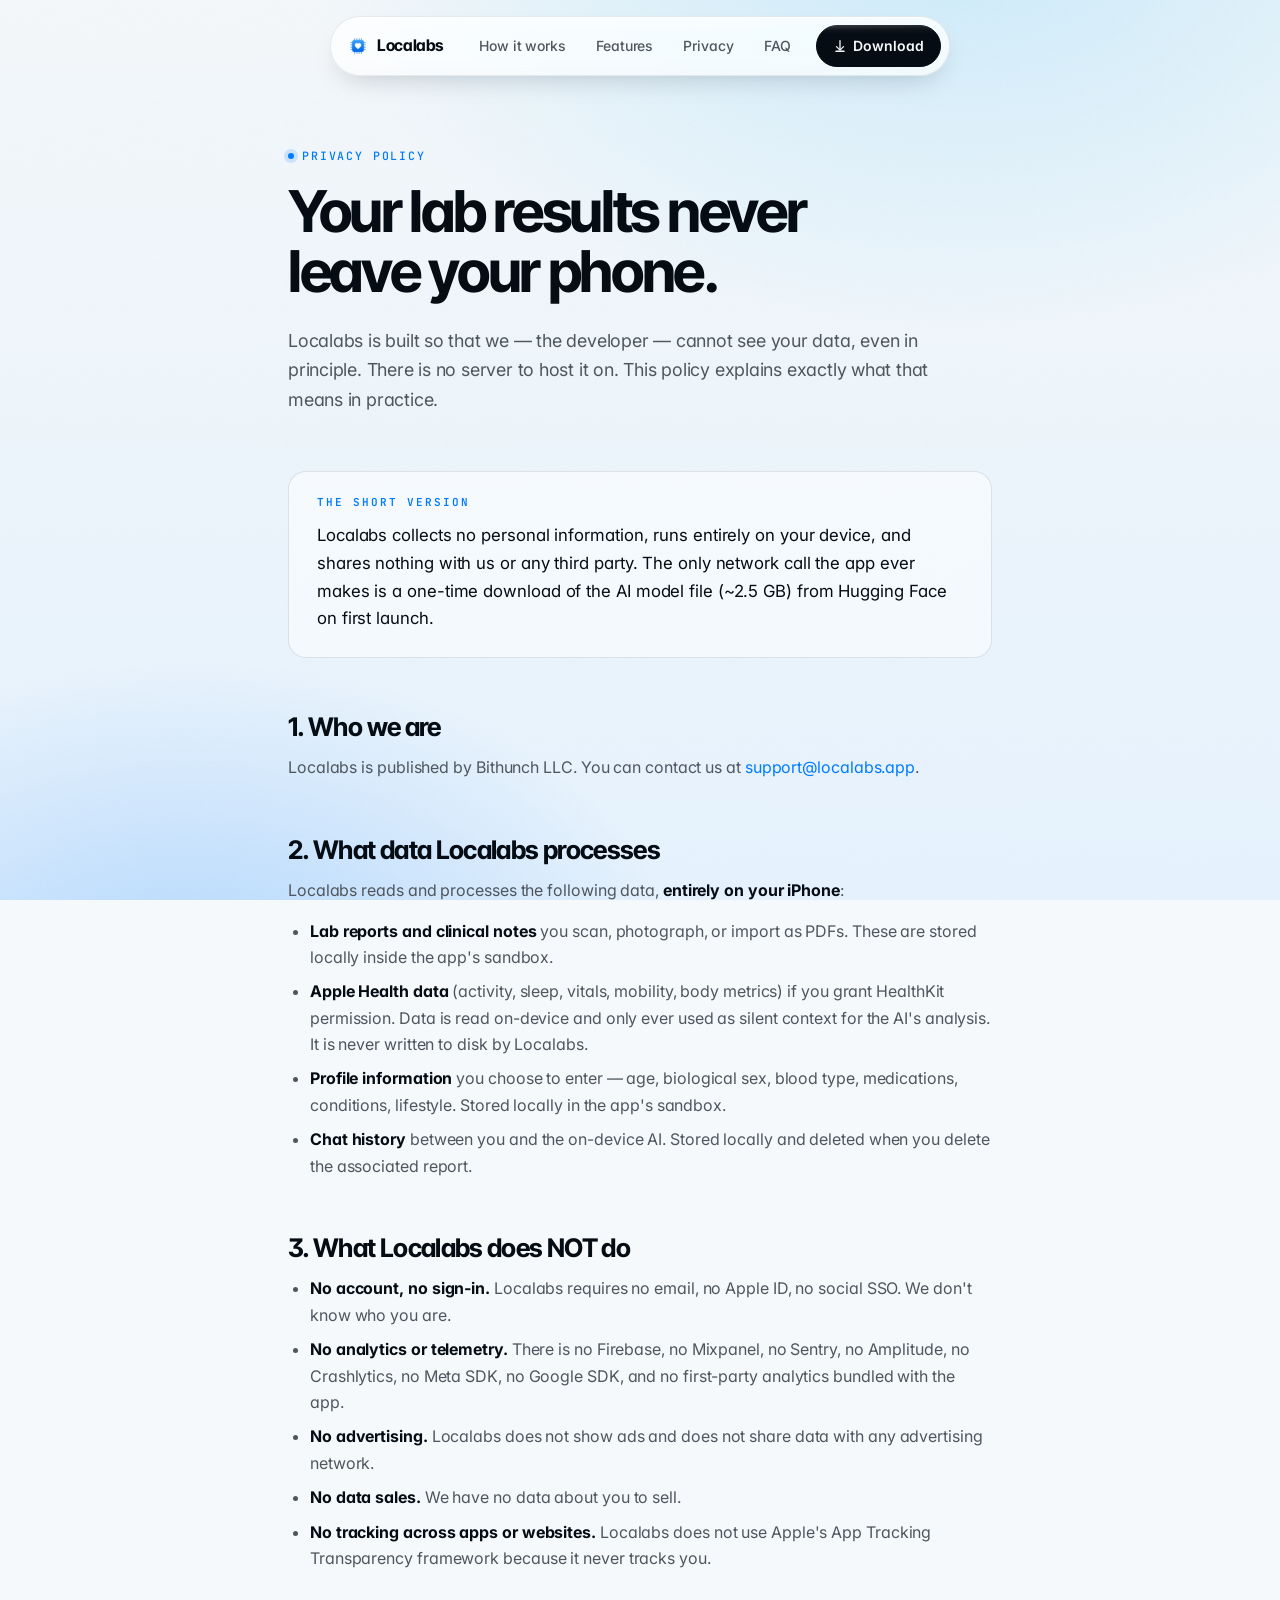
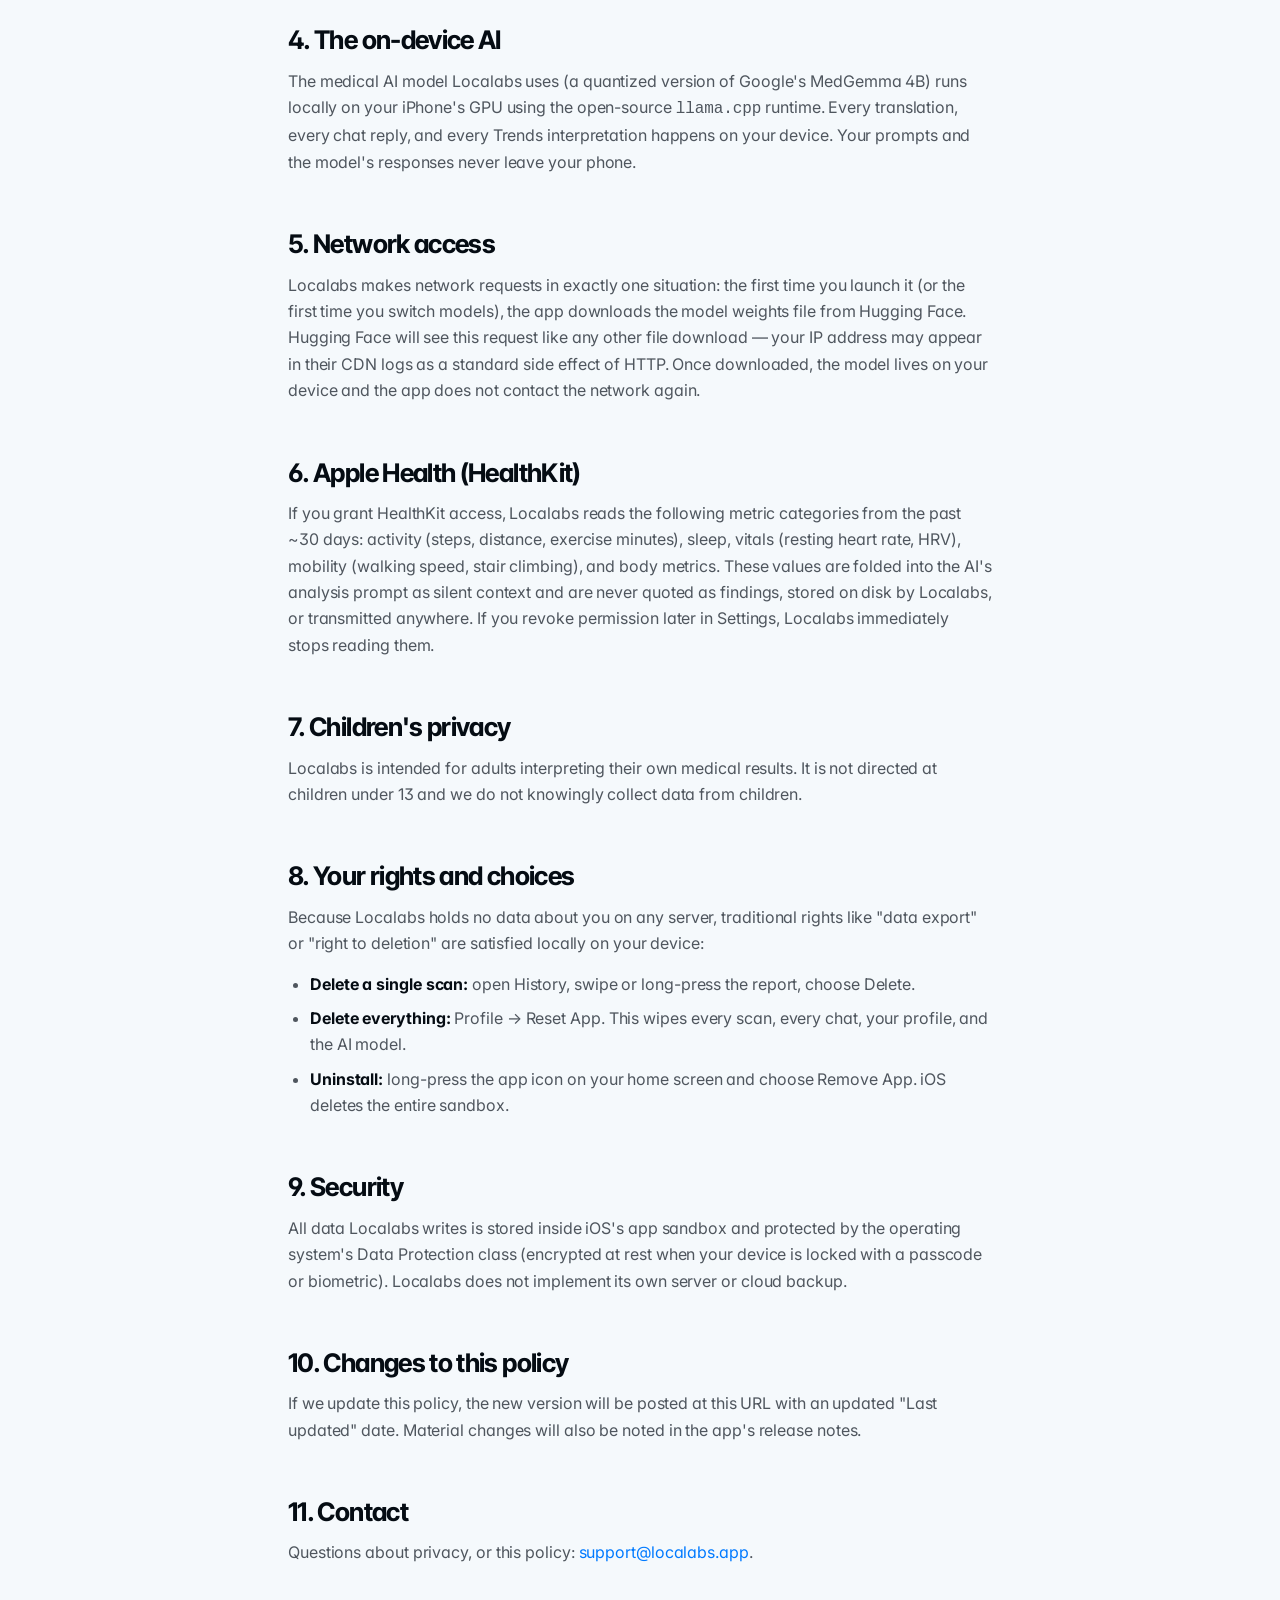
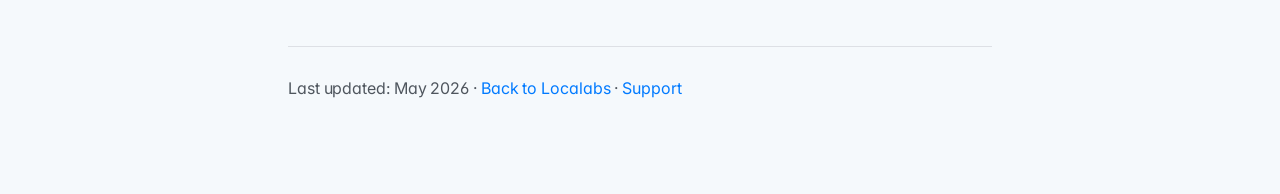
==== privacy/index.html @ 7017c5c4 "docs: add /support and /privacy pages Both pages are mandatory for the App Store submission — Apple " ====
<!doctype html>
<html lang="en">
<head>
<meta charset="UTF-8" />
<meta name="viewport" content="width=device-width, initial-scale=1, viewport-fit=cover" />
<meta name="theme-color" content="#FAFBFD" />
<title>Privacy Policy — Localabs</title>
<meta name="description" content="Localabs runs entirely on your iPhone. No cloud, no account, no analytics. Read the full privacy policy." />

<link rel="preconnect" href="https://fonts.googleapis.com">
<link rel="preconnect" href="https://fonts.gstatic.com" crossorigin>
<link href="https://fonts.googleapis.com/css2?family=Inter:wght@400;500;600;700&family=Inter+Tight:wght@500;600;700;800&family=JetBrains+Mono:wght@400;500&display=swap" rel="stylesheet">

<link rel="stylesheet" href="../styles.css" />
<link rel="icon" type="image/png" href="../assets/logo-full.png" />

<style>
  .doc { padding: 140px 0 80px; }
  .doc .container { max-width: 760px; }
  .doc .eyebrow { color: var(--blue-600); margin-bottom: 16px; }
  .doc h1 {
    font-size: clamp(2.4rem, 4.5vw, 3.6rem);
    line-height: 1.05;
    letter-spacing: -0.04em;
    margin-bottom: 24px;
  }
  .doc .lead {
    font-size: clamp(1.05rem, 1.4vw, 1.25rem);
    color: var(--ink-2);
    max-width: 60ch;
    margin-bottom: 56px;
  }
  .doc h2 {
    font-size: clamp(1.3rem, 2vw, 1.6rem);
    letter-spacing: -0.025em;
    margin-top: 56px;
    margin-bottom: 14px;
  }
  .doc p, .doc li {
    color: var(--ink-2);
    font-size: 1rem;
    line-height: 1.65;
  }
  .doc p { margin-bottom: 14px; }
  .doc ul { margin: 8px 0 18px 22px; }
  .doc ul li { margin-bottom: 8px; }
  .doc a { color: var(--blue-600); text-decoration: none; }
  .doc a:hover { text-decoration: underline; }
  .doc strong { color: var(--ink); }
  .doc .meta {
    margin-top: 80px;
    padding-top: 28px;
    border-top: 1px solid var(--hairline);
    font-size: 0.88rem;
    color: var(--ink-3);
  }
  .tldr {
    margin: 0 0 36px;
    padding: 24px 28px;
    border-radius: 18px;
    border: 1px solid var(--hairline);
    background: rgba(var(--glass-tint), calc(var(--glass-tint-alpha) - 0.10));
  }
  .tldr h3 {
    font-family: var(--font-mono);
    font-size: 11px;
    letter-spacing: 0.18em;
    text-transform: uppercase;
    color: var(--blue-600);
    margin-bottom: 14px;
  }
  .tldr p { font-size: 1.05rem; color: var(--ink); margin: 0; }
</style>
</head>
<body>

<div class="world" aria-hidden="true"></div>
<div class="grain" aria-hidden="true"></div>

<div class="nav-shell" role="navigation" aria-label="Primary">
  <div class="nav glass">
    <a href="../" class="nav-brand">
      <img src="../assets/logo-full.png" alt="" />
      <span>Localabs</span>
    </a>
    <div class="nav-links">
      <a href="../#how">How it works</a>
      <a href="../#features">Features</a>
      <a href="../#privacy">Privacy</a>
      <a href="../#faq">FAQ</a>
    </div>
    <a href="../#download" class="nav-cta">
      <svg width="14" height="14" viewBox="0 0 24 24" fill="none" stroke="currentColor" stroke-width="2.2" stroke-linecap="round" stroke-linejoin="round"><path d="M12 3v14"/><path d="M6 13l6 6 6-6"/><path d="M5 21h14"/></svg>
      Download
    </a>
  </div>
</div>

<main class="doc">
  <div class="container">
    <span class="eyebrow">Privacy Policy</span>
    <h1>Your lab results never leave your phone.</h1>
    <p class="lead">Localabs is built so that we — the developer — cannot see your data, even in principle. There is no server to host it on. This policy explains exactly what that means in practice.</p>

    <div class="tldr">
      <h3>The short version</h3>
      <p>Localabs collects no personal information, runs entirely on your device, and shares nothing with us or any third party. The only network call the app ever makes is a one-time download of the AI model file (~2.5 GB) from Hugging Face on first launch.</p>
    </div>

    <h2>1. Who we are</h2>
    <p>Localabs is published by Bithunch LLC. You can contact us at <a href="mailto:support@localabs.app">support@localabs.app</a>.</p>

    <h2>2. What data Localabs processes</h2>
    <p>Localabs reads and processes the following data, <strong>entirely on your iPhone</strong>:</p>
    <ul>
      <li><strong>Lab reports and clinical notes</strong> you scan, photograph, or import as PDFs. These are stored locally inside the app's sandbox.</li>
      <li><strong>Apple Health data</strong> (activity, sleep, vitals, mobility, body metrics) if you grant HealthKit permission. Data is read on-device and only ever used as silent context for the AI's analysis. It is never written to disk by Localabs.</li>
      <li><strong>Profile information</strong> you choose to enter — age, biological sex, blood type, medications, conditions, lifestyle. Stored locally in the app's sandbox.</li>
      <li><strong>Chat history</strong> between you and the on-device AI. Stored locally and deleted when you delete the associated report.</li>
    </ul>

    <h2>3. What Localabs does NOT do</h2>
    <ul>
      <li><strong>No account, no sign-in.</strong> Localabs requires no email, no Apple ID, no social SSO. We don't know who you are.</li>
      <li><strong>No analytics or telemetry.</strong> There is no Firebase, no Mixpanel, no Sentry, no Amplitude, no Crashlytics, no Meta SDK, no Google SDK, and no first-party analytics bundled with the app.</li>
      <li><strong>No advertising.</strong> Localabs does not show ads and does not share data with any advertising network.</li>
      <li><strong>No data sales.</strong> We have no data about you to sell.</li>
      <li><strong>No tracking across apps or websites.</strong> Localabs does not use Apple's App Tracking Transparency framework because it never tracks you.</li>
    </ul>

    <h2>4. The on-device AI</h2>
    <p>The medical AI model Localabs uses (a quantized version of Google's MedGemma 4B) runs locally on your iPhone's GPU using the open-source <code>llama.cpp</code> runtime. Every translation, every chat reply, and every Trends interpretation happens on your device. Your prompts and the model's responses never leave your phone.</p>

    <h2>5. Network access</h2>
    <p>Localabs makes network requests in exactly one situation: the first time you launch it (or the first time you switch models), the app downloads the model weights file from Hugging Face. Hugging Face will see this request like any other file download — your IP address may appear in their CDN logs as a standard side effect of HTTP. Once downloaded, the model lives on your device and the app does not contact the network again.</p>

    <h2>6. Apple Health (HealthKit)</h2>
    <p>If you grant HealthKit access, Localabs reads the following metric categories from the past ~30 days: activity (steps, distance, exercise minutes), sleep, vitals (resting heart rate, HRV), mobility (walking speed, stair climbing), and body metrics. These values are folded into the AI's analysis prompt as silent context and are never quoted as findings, stored on disk by Localabs, or transmitted anywhere. If you revoke permission later in Settings, Localabs immediately stops reading them.</p>

    <h2>7. Children's privacy</h2>
    <p>Localabs is intended for adults interpreting their own medical results. It is not directed at children under 13 and we do not knowingly collect data from children.</p>

    <h2>8. Your rights and choices</h2>
    <p>Because Localabs holds no data about you on any server, traditional rights like "data export" or "right to deletion" are satisfied locally on your device:</p>
    <ul>
      <li><strong>Delete a single scan:</strong> open History, swipe or long-press the report, choose Delete.</li>
      <li><strong>Delete everything:</strong> Profile → Reset App. This wipes every scan, every chat, your profile, and the AI model.</li>
      <li><strong>Uninstall:</strong> long-press the app icon on your home screen and choose Remove App. iOS deletes the entire sandbox.</li>
    </ul>

    <h2>9. Security</h2>
    <p>All data Localabs writes is stored inside iOS's app sandbox and protected by the operating system's Data Protection class (encrypted at rest when your device is locked with a passcode or biometric). Localabs does not implement its own server or cloud backup.</p>

    <h2>10. Changes to this policy</h2>
    <p>If we update this policy, the new version will be posted at this URL with an updated "Last updated" date. Material changes will also be noted in the app's release notes.</p>

    <h2>11. Contact</h2>
    <p>Questions about privacy, or this policy: <a href="mailto:support@localabs.app">support@localabs.app</a>.</p>

    <div class="meta">
      <p>Last updated: May 2026 · <a href="../">Back to Localabs</a> · <a href="../support/">Support</a></p>
    </div>
  </div>
</main>

</body>
</html>
---- styles.css ----
/* ============================================================
   Localabs — Marketing site
   iOS 26 Liquid Glass · light → dark scroll transition
   ============================================================ */

*, *::before, *::after { box-sizing: border-box; margin: 0; padding: 0; }

:root {
  /* Brand */
  --blue-100: #E6F0FF;
  --blue-200: #BFD9FF;
  --blue-400: #5AC8FA;
  --blue-500: #2A8CF7;
  --blue-600: #007AFF;
  --blue-700: #0058C7;
  --blue-800: #003B8E;

  --green-500: #34C759;
  --orange-500: #FF9F0A;
  --pink-500: #FF2D55;

  /* Theme — start light, scroll-driven shift toward dark */
  --bg: oklch(98% 0.005 240);
  --bg-2: oklch(97% 0.012 240);
  --ink: oklch(15% 0.020 250);
  --ink-2: oklch(45% 0.015 250);
  --ink-3: oklch(60% 0.012 250);
  --glass-tint: 255, 255, 255;
  --glass-tint-alpha: 0.6;
  --glass-border: rgba(10, 18, 35, 0.07);
  --glass-shadow: 0 1px 0 rgba(255,255,255,0.7) inset, 0 -1px 0 rgba(10,18,35,0.04) inset, 0 12px 36px -12px rgba(10,18,35,0.18);
  --card-shadow: 0 1px 2px rgba(10,18,35,0.04), 0 18px 48px -20px rgba(10,18,35,0.22);
  --accent: var(--blue-600);

  /* Type — prefer San Francisco when available */
  --font-sans: -apple-system, BlinkMacSystemFont, "SF Pro Text", "SF Pro Display", "Inter", system-ui, sans-serif;
  --font-display: -apple-system, BlinkMacSystemFont, "SF Pro Display", "Inter Tight", "Inter", system-ui, sans-serif;
  --font-mono: "SF Mono", ui-monospace, "JetBrains Mono", Menlo, Consolas, monospace;
}

/* Scroll-driven dark mode controlled via JS setting --dark (0..1) on <html> */
html {
  --dark: 0;
  scroll-behavior: smooth;
  -webkit-text-size-adjust: 100%;
  background: var(--bg);
  /* Mirror body's horizontal clip on <html> too — without this, parallax
     transforms and orb / drop-shadow bleed can push the document wider
     than the viewport on iOS Safari, producing a phantom side-scroll. */
  overflow-x: clip;
}

body {
  font-family: var(--font-sans);
  color: var(--ink);
  background: transparent;
  font-size: 17px;
  line-height: 1.55;
  -webkit-font-smoothing: antialiased;
  -moz-osx-font-smoothing: grayscale;
  font-feature-settings: 'ss01', 'cv11';
  letter-spacing: -0.005em;
  overflow-x: hidden;
}

/* Fixed background layer — interpolated by scroll to go dark */
.world {
  position: fixed; inset: 0; z-index: -2;
  background:
    radial-gradient(1100px 700px at 75% -10%, rgba(90, 200, 250, calc(0.28 * (1 - var(--dark)))), transparent 60%),
    radial-gradient(900px 600px at 15% 110%, rgba(0, 122, 255, calc(0.22 * (1 - var(--dark)))), transparent 55%),
    radial-gradient(1000px 700px at 90% 110%, rgba(0, 58, 142, calc(0.55 * var(--dark))), transparent 65%),
    radial-gradient(900px 600px at 5% 0%, rgba(10, 50, 130, calc(0.45 * var(--dark))), transparent 60%),
    linear-gradient(180deg,
      oklch(calc(98% - 92% * var(--dark)) 0.005 240) 0%,
      oklch(calc(96% - 90% * var(--dark)) 0.020 245) 100%);
  transition: background 0.05s linear;
}

/* Grain overlay to keep large flat areas alive */
.grain {
  position: fixed; inset: 0; z-index: -1; pointer-events: none;
  opacity: 0.5;
  background-image: url("data:image/svg+xml;utf8,<svg xmlns='http://www.w3.org/2000/svg' width='160' height='160'><filter id='n'><feTurbulence type='fractalNoise' baseFrequency='0.85' numOctaves='2' stitchTiles='stitch'/><feColorMatrix values='0 0 0 0 0  0 0 0 0 0  0 0 0 0 0  0 0 0 0.04 0'/></filter><rect width='100%25' height='100%25' filter='url(%23n)'/></svg>");
}

/* Live theme variables driven by --dark — must be `:root` to beat the
   initial `:root` declarations above on specificity. */
:root {
  --ink:    color-mix(in oklab, oklch(15% 0.02 250) calc((1 - var(--dark)) * 100%), oklch(97% 0.005 240) calc(var(--dark) * 100%));
  --ink-2:  color-mix(in oklab, oklch(45% 0.015 250) calc((1 - var(--dark)) * 100%), oklch(75% 0.020 240) calc(var(--dark) * 100%));
  --ink-3:  color-mix(in oklab, oklch(60% 0.012 250) calc((1 - var(--dark)) * 100%), oklch(60% 0.015 240) calc(var(--dark) * 100%));
  --bg:     color-mix(in oklab, oklch(98% 0.005 240) calc((1 - var(--dark)) * 100%), oklch(8% 0.025 250) calc(var(--dark) * 100%));
  --bg-2:   color-mix(in oklab, oklch(96% 0.012 240) calc((1 - var(--dark)) * 100%), oklch(12% 0.030 250) calc(var(--dark) * 100%));
  --glass-tint: 255, 255, 255;
  --glass-tint-alpha: calc(0.6 - 0.55 * var(--dark));
  --glass-border: color-mix(in oklab, rgba(10,18,35,0.08) calc((1 - var(--dark)) * 100%), rgba(255,255,255,0.10) calc(var(--dark) * 100%));
  --hairline: color-mix(in oklab, rgba(10,18,35,0.10) calc((1 - var(--dark)) * 100%), rgba(255,255,255,0.10) calc(var(--dark) * 100%));
}

/* When in dark territory, glass tint shifts to blueish-white at very low alpha */
:root[data-dark="1"] {
  --glass-tint: 200, 222, 255;
}

::selection { background: rgba(0,122,255,0.25); color: inherit; }

/* ============================================================
   Layout primitives
   ============================================================ */

.container {
  max-width: 1240px;
  margin: 0 auto;
  padding: 0 28px;
}

.container-narrow {
  max-width: 920px;
  margin: 0 auto;
  padding: 0 28px;
}

section { position: relative; }

/* ============================================================
   Typography
   ============================================================ */

h1, h2, h3, h4, .display {
  font-family: var(--font-display);
  font-weight: 700;
  letter-spacing: -0.035em;
  color: var(--ink);
  line-height: 1.02;
}

h1, .h1 {
  font-size: clamp(2.6rem, 5.6vw, 5rem);
  font-weight: 700;
  letter-spacing: -0.045em;
  line-height: 0.98;
  text-wrap: balance;
}

h2, .h2 {
  font-size: clamp(2rem, 4.5vw, 3.6rem);
  letter-spacing: -0.038em;
  line-height: 1.03;
}

h3, .h3 {
  font-size: clamp(1.3rem, 2.0vw, 1.7rem);
  letter-spacing: -0.025em;
  line-height: 1.15;
  font-weight: 600;
}

.lead {
  font-size: clamp(1.05rem, 1.5vw, 1.32rem);
  color: var(--ink-2);
  line-height: 1.5;
  letter-spacing: -0.012em;
  max-width: 36ch;
}

.eyebrow {
  display: inline-flex; align-items: center; gap: 8px;
  font-family: var(--font-mono);
  font-size: 0.72rem;
  font-weight: 500;
  letter-spacing: 0.16em;
  text-transform: uppercase;
  color: var(--ink-3);
}
.eyebrow::before {
  content: ""; width: 6px; height: 6px; border-radius: 999px;
  background: var(--blue-600);
  box-shadow: 0 0 0 4px rgba(0, 122, 255, 0.16);
}

.gradient-text {
  background: linear-gradient(135deg, var(--blue-400) 0%, var(--blue-600) 50%, var(--blue-700) 100%);
  -webkit-background-clip: text;
  background-clip: text;
  -webkit-text-fill-color: transparent;
  color: transparent;
  filter: drop-shadow(0 0 22px rgba(0,122,255,0.30)) drop-shadow(0 0 6px rgba(90,200,250,0.35));
}

/* Glow on accent inline phrases */
.glow-text {
  color: var(--blue-600);
  text-shadow:
    0 0 14px rgba(0,122,255,0.45),
    0 0 28px rgba(90,200,250,0.30);
}

p { color: var(--ink-2); }

/* ============================================================
   Glass primitive
   ============================================================ */

.glass {
  /* Top layer is the dark-mode top-edge refraction — a dim cool-blue
     glint that scales with --dark, so it's invisible in light mode
     and quietly visible against dark backgrounds. Bottom layer is
     the existing tint. */
  background:
    linear-gradient(180deg,
      rgba(120, 170, 230, calc(0.13 * var(--dark))) 0%,
      rgba(120, 170, 230, 0) 38%),
    rgba(var(--glass-tint), var(--glass-tint-alpha));
  backdrop-filter: blur(28px) saturate(180%);
  -webkit-backdrop-filter: blur(28px) saturate(180%);
  border: 1px solid var(--glass-border);
  border-radius: 18px;
  box-shadow: var(--glass-shadow);
  position: relative;
  overflow: hidden;
}

/* Specular highlight + bottom shadow inset on glass.
   The radial / linear gradient here is the bright white refraction
   used in LIGHT mode. We fully fade it out as --dark approaches 1
   (was 0.55), because mix-blend-mode: screen against a dark
   background produces a smudgy bright halo otherwise. The cool-blue
   dark-mode refraction lives on .glass's background layer above. */
.glass::before {
  content: "";
  position: absolute; inset: 0;
  border-radius: inherit;
  pointer-events: none;
  background:
    radial-gradient(140% 60% at 50% -10%, rgba(255,255,255,0.55) 0%, rgba(255,255,255,0) 60%),
    linear-gradient(180deg, rgba(255,255,255,0.12) 0%, rgba(255,255,255,0) 30%, rgba(0,0,0,0) 70%, rgba(0,0,0,0.04) 100%);
  mix-blend-mode: screen;
  opacity: calc(1 - var(--dark));
}

.glass-thin {
  background: rgba(var(--glass-tint), calc(var(--glass-tint-alpha) - 0.15));
  backdrop-filter: blur(22px) saturate(160%);
  -webkit-backdrop-filter: blur(22px) saturate(160%);
}

/* ============================================================
   Top nav — floating glass pill
   ============================================================ */

.nav-shell {
  position: fixed;
  top: 16px; left: 0; right: 0;
  z-index: 100;
  display: flex; justify-content: center;
  pointer-events: none;
}
.nav {
  pointer-events: auto;
  display: flex; align-items: center;
  gap: 6px;
  padding: 8px 8px 8px 16px;
  border-radius: 999px;
  background: rgba(var(--glass-tint), calc(var(--glass-tint-alpha) + 0.15));
  backdrop-filter: blur(30px) saturate(200%);
  -webkit-backdrop-filter: blur(30px) saturate(200%);
  border: 1px solid var(--glass-border);
  box-shadow: 0 1px 0 rgba(255,255,255,0.65) inset, 0 12px 28px -12px rgba(10,18,35,0.22);
  transform: translateY(0);
  transition: transform 0.4s cubic-bezier(0.2, 0.8, 0.2, 1), padding 0.3s ease;
}
.nav.hidden { transform: translateY(-160%); }

.nav-brand {
  display: inline-flex; align-items: center; gap: 8px;
  color: var(--ink); text-decoration: none;
  font-family: var(--font-display);
  font-weight: 700; letter-spacing: -0.025em; font-size: 16px;
  padding: 6px 10px 6px 0;
}
.nav-brand img { width: 22px; height: 22px; display: block; }
.nav-brand .dot {
  width: 6px; height: 6px; border-radius: 999px; background: var(--blue-600);
  box-shadow: 0 0 0 4px rgba(0,122,255,0.18);
  margin-left: 4px;
}

.nav-links {
  display: flex; align-items: center; gap: 2px;
  padding: 0 6px;
}
.nav-links a {
  display: inline-flex; align-items: center;
  padding: 8px 14px;
  border-radius: 999px;
  color: var(--ink-2);
  text-decoration: none;
  font-size: 14px; font-weight: 500;
  transition: color 0.18s ease, background 0.18s ease;
}
.nav-links a:hover { color: var(--ink); background: rgba(var(--glass-tint), 0.4); }

.nav-cta {
  display: inline-flex; align-items: center; gap: 6px;
  background: var(--ink);
  color: var(--bg);
  padding: 9px 16px;
  border-radius: 999px;
  font-weight: 600; font-size: 14px;
  text-decoration: none;
  border: 1px solid var(--ink);
  transition: transform 0.18s ease, box-shadow 0.18s ease;
}
.nav-cta:hover { transform: translateY(-1px); box-shadow: 0 8px 22px -6px rgba(10,18,35,0.35); }

@media (max-width: 720px) {
  .nav-links { display: none; }
  .nav { padding-left: 12px; }
  /* Mobile backdrops can be visually busy (orbs, halos, gradients)
     showing through the nav's translucent pill — bump the tint
     opacity so the pill reliably reads as a separate layer above
     the content. */
  .nav {
    background: rgba(var(--glass-tint), calc(var(--glass-tint-alpha) + 0.32));
  }
}

/* ============================================================
   Hero
   ============================================================ */

.hero {
  min-height: 100svh;
  display: flex; align-items: center;
  padding: 140px 0 80px;
  position: relative;
}

.hero-inner {
  position: relative;
  display: grid;
  grid-template-columns: 1.15fr 1fr;
  gap: 48px;
  align-items: center;
}

.hero h1 {
  margin-top: 18px;
}
.hero h1 .line { display: block; }
/* Reserve space for descenders (the "g" in "English") on the tight
   0.98 line-height h1 — without this the gradient-text's drop-shadow
   filter clips the bottom of the last line. */
.hero h1 .gradient-text { padding-bottom: 0.14em; }

.hero .lead {
  margin-top: 28px;
  font-size: clamp(1.1rem, 1.6vw, 1.4rem);
  max-width: 42ch;
}

.cta-row {
  margin-top: 36px;
  display: flex; align-items: center; gap: 12px;
  flex-wrap: wrap;
}

.btn-primary {
  display: inline-flex; align-items: center; gap: 8px;
  padding: 14px 22px;
  border-radius: 999px;
  background: linear-gradient(180deg, var(--blue-500), var(--blue-700));
  color: white; font-weight: 600; font-size: 15px;
  text-decoration: none;
  border: 1px solid rgba(255,255,255,0.18);
  box-shadow:
    0 1px 0 rgba(255,255,255,0.30) inset,
    0 -1px 0 rgba(0,0,0,0.15) inset,
    0 10px 30px -8px rgba(0, 90, 200, 0.55),
    0 2px 6px -1px rgba(0, 90, 200, 0.35);
  transition: transform 0.18s ease, box-shadow 0.18s ease;
}
.btn-primary:hover {
  transform: translateY(-1.5px);
  box-shadow:
    0 1px 0 rgba(255,255,255,0.30) inset,
    0 -1px 0 rgba(0,0,0,0.15) inset,
    0 14px 34px -8px rgba(0, 90, 200, 0.65),
    0 2px 6px -1px rgba(0, 90, 200, 0.35);
}

.btn-ghost {
  display: inline-flex; align-items: center; gap: 8px;
  padding: 13px 20px;
  border-radius: 999px;
  background: rgba(var(--glass-tint), calc(var(--glass-tint-alpha) + 0.10));
  backdrop-filter: blur(18px);
  color: var(--ink); font-weight: 600; font-size: 15px;
  text-decoration: none;
  border: 1px solid var(--glass-border);
  transition: background 0.18s ease, transform 0.18s ease;
}
.btn-ghost:hover { background: rgba(var(--glass-tint), calc(var(--glass-tint-alpha) + 0.22)); transform: translateY(-1px); }

.hero-meta {
  margin-top: 28px;
  display: flex; gap: 28px; flex-wrap: wrap;
  color: var(--ink-3); font-size: 12.5px;
  font-family: var(--font-mono);
  letter-spacing: 0.02em;
}
.hero-meta span { display: inline-flex; align-items: center; gap: 8px; }
.hero-meta svg { color: var(--blue-600); flex-shrink: 0; }

/* Hero visual — floating chip + drifting phone */
.hero-stage {
  position: relative;
  aspect-ratio: 4/5;
  min-height: 560px;
  /* Clip the orbs / chip drop-shadow so they can't bleed past the
     hero's column on narrow screens (was causing horizontal scroll
     + visual overlap with the fixed nav). */
  overflow: clip;
  border-radius: 28px;
}

.orb {
  position: absolute;
  border-radius: 999px;
  filter: blur(48px);
  opacity: 0.75;
  pointer-events: none;
  will-change: transform;
}
.orb-1 {
  width: 540px; height: 540px;
  background: radial-gradient(closest-side, rgba(90,200,250,0.85), rgba(90,200,250,0));
  top: -8%; right: -10%;
  animation: drift1 16s ease-in-out infinite alternate;
}
.orb-2 {
  width: 420px; height: 420px;
  background: radial-gradient(closest-side, rgba(0,122,255,0.7), rgba(0,122,255,0));
  bottom: -10%; left: -8%;
  animation: drift2 18s ease-in-out infinite alternate;
}
.orb-3 {
  width: 320px; height: 320px;
  background: radial-gradient(closest-side, rgba(255,45,85,0.30), rgba(255,45,85,0));
  bottom: 18%; right: 8%;
  animation: drift3 22s ease-in-out infinite alternate;
}

@keyframes drift1 {
  from { transform: translate3d(0, 0, 0) scale(1); }
  to   { transform: translate3d(-40px, 30px, 0) scale(1.08); }
}
@keyframes drift2 {
  from { transform: translate3d(0, 0, 0) scale(1); }
  to   { transform: translate3d(50px, -20px, 0) scale(1.12); }
}
@keyframes drift3 {
  from { transform: translate3d(0, 0, 0); }
  to   { transform: translate3d(-30px, -40px, 0); }
}

/* Floating chip logo in hero */
.hero-chip {
  position: absolute;
  top: 6%; left: 18%;
  width: 38%;
  filter: drop-shadow(0 28px 50px rgba(0, 90, 200, 0.35));
  animation: floaty 6.5s ease-in-out infinite;
  z-index: 3;
}
.hero-chip img { width: 100%; display: block; }

@keyframes floaty {
  0%, 100% { transform: translateY(0) rotate(-3deg); }
  50%      { transform: translateY(-14px) rotate(-1deg); }
}

/* Phone — uses real screenshot */
.phone {
  position: relative;
  width: 280px;
  aspect-ratio: 9 / 19.5;
  border-radius: 46px;
  background: #0a0f1c;
  padding: 8px;
  box-shadow:
    0 1px 0 rgba(255,255,255,0.08) inset,
    0 36px 80px -24px rgba(10, 18, 35, 0.45),
    0 12px 30px -10px rgba(0, 90, 200, 0.35);
}
.phone::before {
  content: ""; position: absolute; inset: 0; border-radius: 46px;
  border: 1px solid rgba(255,255,255,0.08); pointer-events: none;
}
.phone .notch {
  position: absolute;
  top: 4.5%; left: 50%; transform: translateX(-50%);
  /* Was 96×26px fixed — meant the notch looked like a regular notch
     at the 280px hero phone but ballooned to nearly half the phone
     width when the phone scaled down on mobile. Sizing it by % of the
     phone keeps the dynamic-island proportion consistent at every
     breakpoint. */
  width: 34%; aspect-ratio: 3.7 / 1;
  border-radius: 999px;
  background: #000; z-index: 4;
}
.phone-screen {
  position: relative;
  width: 100%; height: 100%;
  border-radius: 38px;
  overflow: hidden;
  background: #fff;
}
.phone-screen img {
  width: 100%; height: 100%; object-fit: cover; display: block;
}

.hero-phone {
  position: absolute;
  bottom: 4%; right: 4%;
  width: 64%; max-width: 320px;
  z-index: 2;
  transform: rotate(4deg);
  animation: floaty-phone 8s ease-in-out infinite;
}
.hero-phone .phone { width: 100%; }

/* Smaller phone variant used in How-it-works tiles. The bezel and notch
   scale down so the dynamic island doesn't dominate the tile. */
.phone-sm {
  border-radius: 36px;
  padding: 6px;
  box-shadow:
    0 1px 0 rgba(255,255,255,0.08) inset,
    0 24px 60px -20px rgba(10, 18, 35, 0.40),
    0 8px 22px -8px rgba(0, 90, 200, 0.30);
}
.phone-sm::before { border-radius: 36px; }
.phone-sm .phone-screen { border-radius: 30px; }
.phone-sm .notch {
  /* Inherit percentage sizing from .phone .notch — only override the
     top offset so the smaller bezel still looks proportional. */
  top: 3.5%;
}

@keyframes floaty-phone {
  0%, 100% { transform: rotate(4deg) translateY(0); }
  50%      { transform: rotate(3.4deg) translateY(-12px); }
}

@media (max-width: 920px) {
  .hero-inner { grid-template-columns: 1fr; gap: 24px; }
  .hero-stage { min-height: 500px; max-width: 480px; margin: 0 auto; }
  .hero { padding-top: 110px; }
}

/* ============================================================
   "Promise" — band
   ============================================================ */

.promise {
  padding: 120px 0 60px;
  text-align: center;
}
.promise h2 {
  font-size: clamp(2rem, 4.2vw, 3.4rem);
  letter-spacing: -0.04em;
  max-width: 18ch;
  margin: 0 auto;
}
.promise .lead {
  margin: 28px auto 0;
  max-width: 50ch;
  font-size: clamp(1rem, 1.3vw, 1.2rem);
}
.promise .scribble {
  display: inline-block;
  color: var(--blue-600);
  font-weight: 700;
}

/* ============================================================
   Demo viewer — animated app dashboard sample
   ============================================================ */

.demo {
  padding: 60px 0 120px;
}
.demo-card {
  border-radius: 36px;
  padding: 24px;
  display: grid;
  grid-template-columns: 0.95fr 1.05fr;
  gap: 36px;
  align-items: center;
}
.demo-card .copy { padding: 24px 12px 24px 24px; }
.demo-card .eyebrow { margin-bottom: 18px; }
.demo-card h2 { font-size: clamp(1.8rem, 3.2vw, 2.6rem); }
.demo-card p { margin-top: 16px; max-width: 42ch; color: var(--ink-2); }

.demo-stage {
  position: relative;
  aspect-ratio: 1/1;
  display: grid;
  place-items: center;
  overflow: hidden;
  border-radius: 28px;
  background: linear-gradient(160deg, rgba(230, 240, 255, 0.6), rgba(191, 217, 255, 0.4));
}
.demo-stage .orb { filter: blur(60px); opacity: 0.85; }
.demo-stage .orb-a { width: 380px; height: 380px; background: radial-gradient(closest-side, rgba(0,122,255,0.65), transparent); top: 10%; left: -10%; }
.demo-stage .orb-b { width: 320px; height: 320px; background: radial-gradient(closest-side, rgba(90,200,250,0.7), transparent); bottom: -10%; right: -10%; }
.demo-stage .phone { width: 60%; max-width: 280px; z-index: 2; }

@media (max-width: 900px) {
  .demo-card { grid-template-columns: 1fr; padding: 18px; }
  .demo-card .copy { padding: 8px; }
}

/* ============================================================
   How it works — compact 3-tile horizontal layout
   ============================================================ */

.how {
  padding: 100px 0;
}
.how .section-head {
  text-align: center; max-width: 720px; margin: 0 auto 64px;
}
.how .section-head h2 { margin-top: 18px; }
.how .section-head p { margin-top: 18px; color: var(--ink-2); font-size: clamp(1rem, 1.3vw, 1.18rem); max-width: 52ch; margin-left: auto; margin-right: auto; }

.how-tiles {
  display: grid;
  grid-template-columns: repeat(3, 1fr);
  gap: 18px;
  margin-top: 40px;
}

.how-tile {
  border-radius: 18px;
  padding: 28px;
  min-height: 460px;
  display: flex; flex-direction: column;
  position: relative;
  overflow: hidden;
  transition: transform 0.4s cubic-bezier(0.2, 0.8, 0.2, 1);
}
.how-tile:hover { transform: translateY(-4px); }

.how-tile .step-num {
  display: inline-flex; align-items: center; gap: 8px;
  font-family: var(--font-mono);
  font-size: 11px; letter-spacing: 0.16em;
  color: var(--blue-600);
  font-weight: 600;
  margin-bottom: 18px;
}
.how-tile .step-num .dot {
  width: 6px; height: 6px; border-radius: 999px; background: currentColor;
  box-shadow: 0 0 0 4px rgba(0,122,255,0.16);
}

.how-tile h3 {
  font-size: 1.4rem; font-weight: 700;
  letter-spacing: -0.025em;
  margin-bottom: 10px;
  line-height: 1.15;
}
.how-tile p { font-size: 0.96rem; color: var(--ink-2); margin-bottom: 24px; }

.how-tile .tile-stage {
  flex: 1;
  position: relative;
  display: grid; place-items: center;
  margin-top: auto;
  min-height: 200px;
}
.how-tile .tile-stage .phone { width: 78%; max-width: 220px; }
.how-tile .tile-stage .halo {
  position: absolute; inset: 8%;
  background: radial-gradient(closest-side, rgba(0,122,255,0.20), transparent 70%);
  filter: blur(34px);
}

@media (max-width: 900px) {
  .how-tiles { grid-template-columns: 1fr; }
  .how-tile { min-height: 0; }
}

/* ============================================================
   Features
   ============================================================ */

.features {
  padding: 140px 0;
}
.features .section-head { text-align: left; max-width: 720px; margin-bottom: 60px; }
.features .section-head h2 { margin-top: 14px; max-width: 16ch; }

.feat-grid {
  display: grid;
  grid-template-columns: repeat(6, 1fr);
  gap: 18px;
}

.feat {
  grid-column: span 2;
  border-radius: 18px;
  padding: 28px;
  min-height: 240px;
  display: flex; flex-direction: column;
  position: relative;
  overflow: hidden;
  transition: transform 0.4s cubic-bezier(0.2, 0.8, 0.2, 1);
}
.feat:hover { transform: translateY(-4px); }

.feat .feat-icon {
  width: 44px; height: 44px;
  border-radius: 12px;
  display: grid; place-items: center;
  background: linear-gradient(160deg, rgba(0,122,255,0.16), rgba(0,122,255,0.06));
  color: var(--blue-600);
  margin-bottom: 18px;
}

.feat h3 {
  font-size: 1.25rem; font-weight: 700;
  letter-spacing: -0.025em;
  margin-bottom: 8px;
}
.feat p { font-size: 0.965rem; color: var(--ink-2); }

.feat-wide { grid-column: span 3; }
.feat-tall { grid-column: span 2; grid-row: span 2; min-height: 500px; }
.feat-hero { grid-column: span 4; min-height: 320px; }

/* Bento layout adjustments */
@media (max-width: 980px) {
  .feat-grid { grid-template-columns: repeat(4, 1fr); }
  .feat, .feat-wide, .feat-hero { grid-column: span 2; }
  .feat-tall { grid-column: span 2; grid-row: auto; min-height: 240px; }
}
@media (max-width: 600px) {
  .feat-grid { grid-template-columns: 1fr; }
  .feat, .feat-wide, .feat-hero, .feat-tall { grid-column: span 1; min-height: 200px; }
}

/* Specific feature visuals */
.feat-hero { padding: 32px; }
.feat-hero .demo-mini {
  margin-top: auto;
  display: flex; gap: 12px;
  font-family: var(--font-mono); font-size: 12px;
}
.feat-hero .pill {
  display: inline-flex; align-items: center; gap: 6px;
  padding: 6px 12px; border-radius: 999px;
  background: rgba(0, 122, 255, 0.10); color: var(--blue-700);
}
.feat-hero .pill .dot { width: 6px; height: 6px; border-radius: 999px; background: var(--green-500); }

/* Inline chip showing on-device */
.feat-chip-vis {
  position: absolute; right: -20px; bottom: -20px;
  width: 180px; opacity: 0.95;
  transform: rotate(-8deg);
  pointer-events: none;
  filter: drop-shadow(0 18px 30px rgba(0, 80, 180, 0.30));
}

/* Health context preview tile */
.metric-tile {
  margin-top: 16px;
  border-radius: 18px;
  padding: 14px 16px;
  background: rgba(var(--glass-tint), calc(var(--glass-tint-alpha) - 0.15));
  border: 1px solid var(--glass-border);
  display: flex; align-items: center; gap: 12px;
}
.metric-tile .num {
  font-family: var(--font-display);
  font-size: 28px; font-weight: 700;
  letter-spacing: -0.035em;
  color: var(--ink);
}
.metric-tile .unit { font-size: 13px; color: var(--ink-3); margin-left: -4px; }
.metric-tile .desc { font-size: 12px; color: var(--ink-3); margin-top: 2px; }
.metric-tile .badge {
  display: inline-flex; align-items: center; gap: 6px;
  padding: 3px 10px; border-radius: 999px;
  font-size: 11px; font-weight: 600;
  background: rgba(52, 199, 89, 0.14); color: #1F8A3F;
}
.metric-tile .badge .dot { width: 6px; height: 6px; border-radius: 999px; background: var(--green-500); }
.metric-tile.warn .badge { background: rgba(255, 159, 10, 0.14); color: #B36800; }
.metric-tile.warn .badge .dot { background: var(--orange-500); }

/* Mini bars for trends preview */
.bars { display: flex; align-items: flex-end; gap: 3px; height: 56px; margin-top: 12px; }
.bars span {
  display: block; flex: 1;
  background: linear-gradient(180deg, var(--blue-400), var(--blue-600));
  border-radius: 3px 3px 0 0;
  min-height: 4px;
}

/* ============================================================
   Privacy section — DARK transition anchor
   ============================================================ */

.privacy-anchor { position: relative; }

.privacy {
  padding: 200px 0 160px;
  position: relative;
  /* Float-sparks + shield + privacy-visual halo all use absolute
     positioning — keep them inside the section so they can't
     visually overlap the fixed nav on short mobile viewports. */
  overflow: clip;
}
.privacy .intro {
  text-align: center;
  max-width: 760px;
  margin: 0 auto 80px;
}
.privacy .intro .eyebrow { color: var(--blue-400); }
.privacy .intro .eyebrow::before { background: var(--blue-400); box-shadow: 0 0 0 4px rgba(90,200,250,0.18); }
.privacy .intro h2 {
  margin-top: 18px;
  font-size: clamp(2.2rem, 5vw, 4.4rem);
  letter-spacing: -0.045em;
}
.privacy .intro p {
  margin-top: 24px;
  font-size: clamp(1.05rem, 1.4vw, 1.3rem);
  max-width: 48ch;
  margin-left: auto; margin-right: auto;
}

.privacy-grid {
  display: grid;
  grid-template-columns: 1.05fr 0.95fr;
  gap: 48px;
  align-items: center;
}

.priv-tiles {
  display: grid;
  grid-template-columns: 1fr 1fr;
  gap: 14px;
}
.priv-tile {
  border-radius: 16px;
  padding: 24px;
  min-height: 180px;
  display: flex; flex-direction: column;
  gap: 14px;
}
.priv-tile .ico {
  width: 36px; height: 36px; border-radius: 10px;
  background: rgba(90, 200, 250, 0.18);
  color: var(--blue-400);
  display: grid; place-items: center;
  position: relative;
  box-shadow:
    0 0 0 1px rgba(90, 200, 250, 0.22) inset,
    0 0 22px -2px rgba(90, 200, 250, 0.45);
}
.priv-tile .ico::after {
  content: "";
  position: absolute; inset: -8px;
  border-radius: 16px;
  background: radial-gradient(closest-side, rgba(90,200,250,0.30), transparent 70%);
  filter: blur(10px);
  z-index: -1;
  opacity: 0.7;
}
.priv-tile h4 {
  font-size: 1.05rem; font-weight: 700;
  letter-spacing: -0.02em;
  margin-bottom: 4px;
}
.priv-tile p { font-size: 0.92rem; color: var(--ink-2); }

.priv-tile.wide { grid-column: span 2; min-height: 0; }

.priv-tile code {
  font-family: var(--font-mono);
  font-size: 0.78rem;
  padding: 2px 8px;
  border-radius: 6px;
  background: rgba(90,200,250,0.12);
  color: var(--blue-400);
  border: 1px solid rgba(90,200,250,0.18);
}

.privacy-visual {
  display: grid; place-items: center;
  position: relative;
}
.privacy-visual .halo {
  position: absolute; inset: 5%;
  border-radius: 50%;
  background: radial-gradient(closest-side, rgba(90, 200, 250, 0.30), transparent 70%);
  filter: blur(40px);
}
.privacy-visual .phone { width: 75%; max-width: 320px; z-index: 2; }

/* Floating shield seal */
.shield {
  position: absolute;
  top: 8%; right: 6%;
  width: 92px; height: 92px;
  border-radius: 999px;
  background: rgba(var(--glass-tint), calc(var(--glass-tint-alpha) + 0.10));
  backdrop-filter: blur(20px) saturate(180%);
  border: 1px solid var(--glass-border);
  display: grid; place-items: center;
  color: var(--blue-400);
  box-shadow: 0 18px 40px -16px rgba(0,0,0,0.35);
  animation: floaty 5.5s ease-in-out infinite;
  z-index: 3;
}

@media (max-width: 900px) {
  .privacy-grid { grid-template-columns: 1fr; gap: 28px; }
}

/* ============================================================
   Trends — under the dark band, picks up the dark theme
   ============================================================ */

.trends {
  padding: 120px 0;
  /* Halo + parallax-translated phone column can bleed sideways on
     narrow screens — clip here too. */
  overflow: clip;
}
.trends-grid {
  display: grid; grid-template-columns: 0.95fr 1.05fr; gap: 64px; align-items: center;
}
.trends-grid h2 { font-size: clamp(2rem, 4vw, 3.2rem); margin-top: 14px; letter-spacing: -0.04em; }
.trends-grid p { margin-top: 18px; max-width: 44ch; }

.trends-visual { display: grid; place-items: center; position: relative; }
.trends-visual .phone { width: 70%; max-width: 320px; }
.trends-visual .halo {
  position: absolute; inset: 5%;
  background: radial-gradient(closest-side, rgba(0,122,255,0.25), transparent 70%);
  filter: blur(40px);
}

@media (max-width: 900px) {
  .trends-grid { grid-template-columns: 1fr; gap: 28px; }
}

/* ============================================================
   FAQ
   ============================================================ */

.faq { padding: 100px 0; }
.faq .intro { max-width: 720px; margin: 0 auto 64px; text-align: center; }
.faq .intro h2 { margin-top: 14px; }

.faq-list { max-width: 820px; margin: 0 auto; display: flex; flex-direction: column; gap: 12px; }

.faq-item {
  border-radius: 14px;
  overflow: hidden;
}
.faq-item details { width: 100%; }
.faq-item summary {
  list-style: none;
  cursor: pointer;
  padding: 22px 24px;
  display: flex; align-items: center; justify-content: space-between;
  gap: 18px;
  font-weight: 600; font-size: 1.05rem;
  color: var(--ink);
  letter-spacing: -0.015em;
  user-select: none;
}
.faq-item summary::-webkit-details-marker { display: none; }
.faq-item summary .chev {
  display: grid; place-items: center;
  width: 28px; height: 28px; border-radius: 999px;
  background: rgba(0,122,255,0.10); color: var(--blue-600);
  flex-shrink: 0;
  transition: transform 0.3s ease;
}
.faq-item details[open] summary .chev { transform: rotate(45deg); }

/* Smooth open/close via the grid 0fr → 1fr trick. The UA stylesheet
   hides non-summary children of a closed <details>, so we force
   display:grid to keep .body in the layout tree. Transitioning
   grid-template-rows interpolates against the *actual* content
   height, so the easing curve is honored exactly — no dead zone
   from a fixed max-height ceiling like the old approach had. */
.faq-item .body {
  display: grid !important;
  grid-template-rows: 0fr;
  opacity: 0;
  transition:
    grid-template-rows 0.42s cubic-bezier(0.2, 0.8, 0.2, 1),
    opacity 0.32s ease;
  will-change: grid-template-rows;
}
.faq-item details[open] .body {
  grid-template-rows: 1fr;
  opacity: 1;
}
.faq-item .body .inner {
  overflow: hidden;
  min-height: 0;
  padding: 0 24px 22px;
  color: var(--ink-2);
  font-size: 0.98rem;
  max-width: 60ch;
}

/* ============================================================
   Final CTA
   ============================================================ */

.final-cta {
  padding: 140px 0 160px;
  text-align: center;
  position: relative;
}
.final-cta h2 {
  font-size: clamp(2.5rem, 6vw, 5rem);
  max-width: 18ch; margin: 0 auto;
  letter-spacing: -0.045em;
}
.final-cta p { margin: 22px auto 0; max-width: 40ch; color: var(--ink-2); font-size: 1.1rem; }
.final-cta .cta-row { justify-content: center; margin-top: 36px; }

.final-cta .badge-row {
  margin-top: 28px;
  display: inline-flex; gap: 18px; align-items: center;
  color: var(--ink-3); font-size: 13px;
}
.final-cta .badge-row .sep { width: 4px; height: 4px; border-radius: 999px; background: currentColor; opacity: 0.4; }

/* App store style badge (pill) */
.appstore {
  display: inline-flex; align-items: center; gap: 12px;
  padding: 12px 22px 12px 18px;
  border-radius: 14px;
  background: var(--ink);
  color: var(--bg);
  text-decoration: none;
  border: 1px solid var(--ink);
  font-weight: 600;
  transition: transform 0.18s ease, box-shadow 0.18s ease;
}
.appstore:hover { transform: translateY(-1px); box-shadow: 0 14px 30px -10px rgba(10,18,35,0.45); }
.appstore .glyph { width: 28px; height: 28px; display: grid; place-items: center; }
.appstore .tags { display: flex; flex-direction: column; line-height: 1; }
.appstore .tags .sm { font-size: 11px; opacity: 0.7; font-weight: 500; }
.appstore .tags .lg { font-size: 17px; letter-spacing: -0.01em; margin-top: 3px; }

/* ============================================================
   Footer
   ============================================================ */

.footer {
  padding: 60px 0 80px;
  border-top: 1px solid var(--hairline);
}
.footer-inner {
  display: grid; grid-template-columns: 1.2fr 0.8fr 0.8fr 0.8fr; gap: 48px;
}
.footer h5 {
  font-size: 12px; letter-spacing: 0.14em; text-transform: uppercase;
  font-weight: 700; color: var(--ink-3); margin-bottom: 14px;
}
.footer ul { list-style: none; display: flex; flex-direction: column; gap: 10px; }
.footer ul a { color: var(--ink-2); text-decoration: none; font-size: 14px; }
.footer ul a:hover { color: var(--ink); }
.footer .brand-block { max-width: 280px; }
.footer .brand-block p { font-size: 13px; color: var(--ink-3); margin-top: 12px; }
.footer-bottom {
  margin-top: 56px;
  display: flex; justify-content: space-between; align-items: center;
  font-size: 12px; color: var(--ink-3);
  border-top: 1px solid var(--hairline); padding-top: 24px;
}

@media (max-width: 800px) {
  .footer-inner { grid-template-columns: 1fr 1fr; gap: 32px; }
}

/* ============================================================
   Press / "Featured in" bar
   ============================================================ */

.press {
  padding: 40px 0 0;
}
.press-inner {
  padding: 28px 36px;
  border-radius: 999px;
  display: flex; align-items: center;
  gap: 48px; flex-wrap: wrap;
  justify-content: center;
}
.press .label {
  font-family: var(--font-mono);
  font-size: 11px; letter-spacing: 0.18em;
  color: var(--ink-3);
  text-transform: uppercase;
  font-weight: 500;
}
.press .marks {
  display: flex; align-items: center;
  gap: 44px; flex-wrap: wrap;
  font-family: var(--font-display);
  font-weight: 700; letter-spacing: -0.03em;
  font-size: 1.1rem;
  color: var(--ink-2);
  opacity: 0.86;
}
.press .marks .item { display: inline-flex; align-items: center; gap: 8px; }
.press .marks .item svg { color: var(--ink-3); }

@media (max-width: 700px) {
  .press-inner { padding: 18px 22px; }
  .press .marks { gap: 24px; font-size: 0.95rem; }
}

/* ============================================================
   Stats counter band
   ============================================================ */

.stats {
  padding: 80px 0;
}
.stats-grid {
  display: grid;
  grid-template-columns: repeat(4, 1fr);
  gap: 18px;
}
.stat {
  border-radius: 16px;
  padding: 28px 28px 32px;
  position: relative; overflow: hidden;
}
.stat .num {
  font-family: var(--font-display);
  font-size: clamp(2.6rem, 4.2vw, 3.6rem);
  font-weight: 700;
  letter-spacing: -0.04em;
  line-height: 1;
  background: linear-gradient(135deg, var(--blue-400) 0%, var(--blue-700) 100%);
  -webkit-background-clip: text;
  background-clip: text;
  -webkit-text-fill-color: transparent;
  filter: drop-shadow(0 0 18px rgba(0,122,255,0.30));
}
.stat .label {
  font-size: 0.92rem;
  color: var(--ink-2);
  margin-top: 12px;
  max-width: 24ch;
  letter-spacing: -0.01em;
}
.stat .deco {
  position: absolute;
  right: -20px; bottom: -20px;
  width: 110px; height: 110px;
  border-radius: 999px;
  border: 1.5px solid var(--blue-200);
  opacity: 0.55;
  pointer-events: none;
}
.stat .deco::before {
  content: "";
  position: absolute; inset: 12px;
  border-radius: 999px;
  border: 1.5px dashed rgba(0,122,255,0.30);
}

@media (max-width: 900px) {
  .stats-grid { grid-template-columns: 1fr 1fr; }
}

/* ============================================================
   Testimonial / quote
   ============================================================ */

.quote-section {
  padding: 100px 0;
}
.quote-card {
  padding: 56px;
  border-radius: 36px;
  position: relative;
  text-align: left;
  max-width: 940px;
  margin: 0 auto;
}
.quote-card .mark {
  position: absolute;
  top: 28px; left: 36px;
  font-family: var(--font-display);
  font-size: 6rem; line-height: 0.7;
  color: var(--blue-600);
  opacity: 0.18;
}
.quote-card blockquote {
  font-family: var(--font-display);
  font-size: clamp(1.4rem, 2.4vw, 2.2rem);
  font-weight: 600;
  letter-spacing: -0.025em;
  line-height: 1.25;
  color: var(--ink);
  position: relative;
  text-wrap: balance;
}
.quote-card blockquote em { font-style: normal; color: var(--blue-600); }
.quote-card .who {
  margin-top: 28px;
  display: flex; align-items: center; gap: 14px;
}
.quote-card .who .avatar {
  width: 44px; height: 44px; border-radius: 999px;
  background: linear-gradient(135deg, var(--blue-400), var(--blue-700));
  color: white;
  display: grid; place-items: center;
  font-weight: 700;
  font-family: var(--font-display);
  font-size: 16px;
  letter-spacing: -0.02em;
}
.quote-card .who .name { font-weight: 600; font-size: 15px; color: var(--ink); letter-spacing: -0.01em; }
.quote-card .who .role { font-size: 13px; color: var(--ink-3); margin-top: 2px; }

@media (max-width: 720px) {
  .quote-card { padding: 36px 28px; }
}

/* ============================================================
   Floating decorative shapes (Scale-style ambience)
   ============================================================ */

.float-ring, .float-dashed, .float-grid {
  position: absolute;
  pointer-events: none;
  opacity: 0.55;
}
.float-ring {
  width: 220px; height: 220px;
  border-radius: 999px;
  border: 1px solid var(--blue-200);
  box-shadow: 0 0 0 1px rgba(0,122,255,0.10) inset;
}
.float-ring::before {
  content: ""; position: absolute; inset: 22px;
  border-radius: 999px;
  border: 1px dashed rgba(0,122,255,0.35);
}
.float-dashed {
  width: 320px; height: 320px;
  border-radius: 999px;
  border: 1.5px dashed rgba(0,122,255,0.22);
  animation: spin 60s linear infinite;
}
@keyframes spin { to { transform: rotate(360deg); } }

.float-grid {
  width: 220px; height: 220px;
  background-image:
    radial-gradient(circle at 1px 1px, rgba(0,122,255,0.30) 1px, transparent 1.5px);
  background-size: 14px 14px;
  mask-image: radial-gradient(circle at 50% 50%, black 0%, transparent 70%);
  -webkit-mask-image: radial-gradient(circle at 50% 50%, black 0%, transparent 70%);
}

.float-spark {
  position: absolute; pointer-events: none;
  width: 12px; height: 12px;
  background: var(--blue-500);
  border-radius: 999px;
  box-shadow:
    0 0 12px 2px rgba(0,122,255,0.85),
    0 0 32px 10px rgba(0,122,255,0.45);
  animation: blink 3.2s ease-in-out infinite;
}
@keyframes blink { 0%,100% { transform: scale(1); opacity: 0.85 } 50% { transform: scale(1.6); opacity: 1 } }

/* ============================================================
   Dynamic-island style glow pill (Apple-flashlight vibe)
   ============================================================ */

.glow-pill {
  display: inline-flex;
  align-items: center;
  gap: 10px;
  padding: 9px 16px 9px 12px;
  border-radius: 999px;
  background: linear-gradient(180deg, #15151a, #0a0a0e);
  color: #f4f7ff;
  font-size: 12.5px;
  font-weight: 500;
  letter-spacing: -0.005em;
  border: 1px solid rgba(255,255,255,0.08);
  position: relative;
  z-index: 1;
  box-shadow:
    0 1px 0 rgba(255,255,255,0.10) inset,
    0 -1px 0 rgba(0,0,0,0.4) inset,
    0 10px 24px -6px rgba(0, 122, 255, 0.35),
    0 2px 8px -1px rgba(0,0,0,0.30);
}
.glow-pill::before {
  content: "";
  position: absolute;
  inset: -14px;
  border-radius: 999px;
  background: radial-gradient(closest-side, rgba(0,122,255,0.55), transparent 70%);
  filter: blur(18px);
  z-index: -1;
  animation: pulseGlow 2.4s ease-in-out infinite;
  pointer-events: none;
}
.glow-pill .led {
  width: 7px; height: 7px; border-radius: 999px;
  background: #34c759;
  box-shadow:
    0 0 0 2px rgba(52, 199, 89, 0.18),
    0 0 14px 2px rgba(52, 199, 89, 0.80);
  animation: ledBlink 1.6s ease-in-out infinite;
}
.glow-pill .meta { color: #9aa3b2; font-weight: 500; }
.glow-pill code {
  font-family: var(--font-mono);
  font-size: 11.5px;
  color: #e9f0ff;
  background: rgba(255,255,255,0.06);
  padding: 1px 7px;
  border-radius: 6px;
  border: 1px solid rgba(255,255,255,0.06);
}

@keyframes pulseGlow {
  0%, 100% { opacity: 0.65; transform: scale(0.95); }
  50%      { opacity: 1;    transform: scale(1.06); }
}
@keyframes ledBlink {
  0%, 100% { opacity: 1; transform: scale(1); }
  50%      { opacity: 0.5; transform: scale(0.85); }
}

/* Pulsing aura — drop on any element to give it a flashlight halo */
.aura {
  position: relative;
}
.aura::after {
  content: "";
  position: absolute;
  inset: -20px;
  border-radius: inherit;
  background: radial-gradient(closest-side, rgba(0,122,255,0.45), transparent 70%);
  filter: blur(20px);
  z-index: -1;
  animation: pulseGlow 3s ease-in-out infinite;
  pointer-events: none;
}

/* Glowing ring decoration (concentric, looks like the flashlight UI) */
.glow-ring {
  position: absolute; pointer-events: none;
  width: 200px; height: 200px;
  border-radius: 999px;
  border: 1.5px solid rgba(0, 122, 255, 0.45);
  box-shadow:
    0 0 0 1px rgba(0, 122, 255, 0.18),
    0 0 40px 6px rgba(0, 122, 255, 0.35),
    0 0 90px 14px rgba(0, 122, 255, 0.25) inset;
  animation: ringPulse 4s ease-in-out infinite;
}
.glow-ring::before {
  content: "";
  position: absolute; inset: 14px;
  border-radius: 999px;
  border: 1px dashed rgba(0, 122, 255, 0.35);
  animation: spin 30s linear infinite;
}
@keyframes ringPulse {
  0%, 100% { transform: scale(1); opacity: 0.85; }
  50%      { transform: scale(1.06); opacity: 1; }
}

/* Apply a glow halo to feature icons */
.feat .feat-icon {
  position: relative;
  box-shadow:
    0 0 0 1px rgba(0,122,255,0.20) inset,
    0 6px 16px -6px rgba(0,122,255,0.40),
    0 0 18px -2px rgba(0,122,255,0.25);
}
.feat .feat-icon::after {
  content: "";
  position: absolute;
  inset: -10px;
  border-radius: 18px;
  background: radial-gradient(closest-side, rgba(0,122,255,0.32), transparent 70%);
  filter: blur(14px);
  z-index: -1;
  opacity: 0.55;
  transition: opacity 0.4s ease;
}
.feat:hover .feat-icon::after { opacity: 1; }

/* Stat number sits in a luminous ring */
.stat {
  /* override original .deco to be a true glowing ring */
}
/* Stat decorative ring removed by request — keep blocks clean. */
.stat .deco { display: none; }

/* Glow ring decoration utility */
.glow-orb {
  position: absolute; pointer-events: none;
  width: 56px; height: 56px;
  border-radius: 999px;
  background: radial-gradient(closest-side, rgba(90,200,250,0.55), transparent 70%);
  filter: blur(8px);
  animation: glowDrift 6s ease-in-out infinite alternate;
}
@keyframes glowDrift {
  0%   { transform: translate(0, 0) scale(1); opacity: 0.7; }
  100% { transform: translate(10px, -14px) scale(1.2); opacity: 1; }
}

/* ============================================================
   Scroll reveal — applied to .reveal items via JS
   ============================================================ */

/* Base reveal — slightly more dramatic than v1 (40px instead of
   28px, slower easing curve) so the motion reads as deliberate
   rather than a quick fade. Scale-from-94 adds the extra bit of
   "growing into place" feel that scale.com / linear.app pages
   use heavily. */
.reveal {
  opacity: 0;
  transform: translateY(40px) scale(0.97);
  transition: opacity 1.05s cubic-bezier(0.16, 1, 0.3, 1),
              transform 1.05s cubic-bezier(0.16, 1, 0.3, 1);
  will-change: opacity, transform;
}
.reveal.in {
  opacity: 1;
  transform: translateY(0) scale(1);
}

/* Slide from the left edge — used for copy columns next to phone
   screenshots so the eye gets a directional sweep across the
   layout instead of only vertical lift. */
.reveal-left {
  opacity: 0;
  transform: translateX(-60px);
  transition: opacity 1.05s cubic-bezier(0.16, 1, 0.3, 1),
              transform 1.05s cubic-bezier(0.16, 1, 0.3, 1);
  will-change: opacity, transform;
}
.reveal-left.in { opacity: 1; transform: translateX(0); }

/* Mirror — for the phone column on right side of layouts. */
.reveal-right {
  opacity: 0;
  transform: translateX(60px);
  transition: opacity 1.05s cubic-bezier(0.16, 1, 0.3, 1),
              transform 1.05s cubic-bezier(0.16, 1, 0.3, 1);
  will-change: opacity, transform;
}
.reveal-right.in { opacity: 1; transform: translateX(0); }

/* Bigger, dramatic scale-up. Good for hero numbers, big cards. */
.reveal-scale {
  opacity: 0;
  transform: scale(0.85);
  transition: opacity 1.1s cubic-bezier(0.16, 1, 0.3, 1),
              transform 1.1s cubic-bezier(0.16, 1, 0.3, 1);
  will-change: opacity, transform;
}
.reveal-scale.in { opacity: 1; transform: scale(1); }

/* Blur sharpens on entry. Subtle but expensive — reserve for a
   handful of marquee elements (section titles, primary CTAs)
   rather than every card, since `filter: blur()` is GPU-heavy. */
.reveal-blur {
  opacity: 0;
  filter: blur(14px);
  transform: translateY(20px);
  transition: opacity 1s cubic-bezier(0.16, 1, 0.3, 1),
              transform 1s cubic-bezier(0.16, 1, 0.3, 1),
              filter 1s cubic-bezier(0.16, 1, 0.3, 1);
}
.reveal-blur.in {
  opacity: 1;
  filter: blur(0);
  transform: translateY(0);
}

/* Slight 3D tilt-correction on entry. Reads as the element
   "rotating into place" — gives features bento tiles a bit of
   spatial depth as you scroll past. */
.reveal-tilt {
  opacity: 0;
  transform: perspective(1000px) rotateX(8deg) translateY(30px);
  transform-origin: center bottom;
  transition: opacity 1s cubic-bezier(0.16, 1, 0.3, 1),
              transform 1s cubic-bezier(0.16, 1, 0.3, 1);
  will-change: opacity, transform;
}
.reveal-tilt.in { opacity: 1; transform: perspective(1000px) rotateX(0deg) translateY(0); }

.reveal.delay-1, .reveal-left.delay-1, .reveal-right.delay-1, .reveal-scale.delay-1, .reveal-blur.delay-1, .reveal-tilt.delay-1 { transition-delay: 0.06s; }
.reveal.delay-2, .reveal-left.delay-2, .reveal-right.delay-2, .reveal-scale.delay-2, .reveal-blur.delay-2, .reveal-tilt.delay-2 { transition-delay: 0.12s; }
.reveal.delay-3, .reveal-left.delay-3, .reveal-right.delay-3, .reveal-scale.delay-3, .reveal-blur.delay-3, .reveal-tilt.delay-3 { transition-delay: 0.18s; }
.reveal.delay-4, .reveal-left.delay-4, .reveal-right.delay-4, .reveal-scale.delay-4, .reveal-blur.delay-4, .reveal-tilt.delay-4 { transition-delay: 0.24s; }
.reveal.delay-5, .reveal-left.delay-5, .reveal-right.delay-5, .reveal-scale.delay-5, .reveal-blur.delay-5, .reveal-tilt.delay-5 { transition-delay: 0.30s; }

/* Magnetic CTA — the JS layer handles the actual transform.
   This rule just provides the easing curve for when the cursor
   leaves and the element snaps back to its layout position. */
.magnetic {
  transition: transform 0.5s cubic-bezier(0.16, 1, 0.3, 1);
  will-change: transform;
}

/* Parallax elements get will-change so the GPU keeps a layer
   warm for them — without this, scroll-tied transforms induce
   layout thrash on the first frame. */
[data-parallax] {
  will-change: transform;
}

@media (prefers-reduced-motion: reduce) {
  .reveal, .reveal-left, .reveal-right, .reveal-scale, .reveal-blur, .reveal-tilt {
    opacity: 1; transform: none; filter: none; transition: none;
  }
  [data-parallax] { transform: none !important; }
  .magnetic { transform: none !important; }
  .orb, .hero-chip, .hero-phone, .shield, .glow-ring, .glow-pill::before, .aura::after, .stat .deco { animation: none !important; }
  html { scroll-behavior: auto; }
}

/* ============================================================
   Tablet (iPad) + mobile responsive overrides
   ============================================================ */

@media (max-width: 1024px) {
  .container { padding: 0 22px; }
  .hero-inner { gap: 36px; }
  .feat-grid { grid-template-columns: repeat(4, 1fr); }
  .feat, .feat-wide, .feat-hero { grid-column: span 2; }
  .feat-tall { grid-column: span 2; grid-row: auto; min-height: 320px; }
}

@media (max-width: 920px) {
  .hero-inner { grid-template-columns: 1fr; gap: 24px; }
  .hero-stage { min-height: 460px; max-width: 480px; margin: 0 auto; }
  .hero { padding: 110px 0 60px; min-height: auto; }
  .nav { padding-left: 12px; }
  .how-tiles { grid-template-columns: 1fr; }
  .how-tile { min-height: 0; }
  .privacy-grid { grid-template-columns: 1fr; gap: 32px; }
  .trends-grid { grid-template-columns: 1fr; gap: 32px; }
  .stats-grid { grid-template-columns: 1fr 1fr; }
  .feat-grid { grid-template-columns: repeat(2, 1fr); }
  .feat, .feat-wide, .feat-hero, .feat-tall { grid-column: span 2; min-height: 200px; }
  section { padding: 80px 0; }
  .privacy { padding: 140px 0 110px; }
}

@media (max-width: 680px) {
  .container { padding: 0 18px; }
  .nav { padding: 6px 6px 6px 12px; gap: 4px; }
  .nav-cta { padding: 8px 14px; font-size: 13px; }
  .nav-brand { font-size: 15px; }
  .nav-brand img { width: 20px; height: 20px; }

  .hero { padding: 100px 0 48px; }
  .hero-stage { min-height: 380px; }
  .hero-chip { width: 32%; top: 4%; left: 8%; }
  .hero-phone { width: 60%; right: 2%; bottom: 2%; }
  .phone { width: 100%; }

  section { padding: 60px 0; }
  .promise { padding: 70px 0 40px; }
  .stats { padding: 50px 0; }
  .stats-grid { grid-template-columns: 1fr 1fr; gap: 10px; }
  .stat { padding: 20px 18px; min-height: 0; }
  .stat .num { font-size: 2.2rem; }
  .stat .label { font-size: 0.84rem; }
  .stat .deco { width: 80px; height: 80px; right: -16px; bottom: -16px; }

  .how { padding: 60px 0; }
  .how .section-head { margin-bottom: 36px; }
  .how-tiles { gap: 14px; }
  .how-tile { padding: 22px; }
  .how-tile .tile-stage { min-height: 280px; }
  .how-tile .tile-stage .phone { width: 65%; max-width: 200px; }

  .features { padding: 80px 0; }
  .features .section-head { margin-bottom: 32px; }
  .feat-grid { grid-template-columns: 1fr; gap: 14px; }
  .feat, .feat-wide, .feat-hero, .feat-tall { grid-column: span 1; min-height: 0; padding: 22px; }
  .feat-chip-vis { width: 130px; right: -16px; bottom: -16px; }

  .privacy { padding: 110px 0 90px; }
  .privacy .intro { margin-bottom: 48px; }
  .priv-tiles { grid-template-columns: 1fr; gap: 12px; }
  .priv-tile { padding: 20px; min-height: 0; }
  .priv-tile.wide { grid-column: span 1; }
  .shield { width: 64px; height: 64px; top: 0; right: 0; }
  .shield svg { width: 28px; height: 28px; }

  .trends { padding: 80px 0; }

  .faq { padding: 70px 0; }
  .faq-item summary { padding: 18px 20px; font-size: 0.98rem; gap: 12px; }
  .faq-item .body .inner { padding: 0 20px 20px; font-size: 0.92rem; }

  .final-cta { padding: 90px 0 110px; }

  .footer-inner { grid-template-columns: 1fr; gap: 28px; }
  .footer-bottom { flex-direction: column; gap: 12px; align-items: flex-start; }

  .press-inner { padding: 18px 20px; gap: 18px; }
  .press .marks { gap: 16px; font-size: 0.92rem; }
  .press .label { font-size: 10px; }

  .cta-row { flex-direction: column; align-items: stretch; gap: 10px; }
  .btn-primary, .btn-ghost { justify-content: center; }
  .hero-meta { gap: 14px; }
  .hero-meta span { font-size: 12px; }

  .glow-pill { font-size: 12px; padding: 8px 14px 8px 10px; }
}

@media (max-width: 420px) {
  h1, .h1 { font-size: 2.4rem; line-height: 1.0; letter-spacing: -0.04em; }
  h2, .h2 { font-size: 1.85rem; }
  .nav-links { display: none; }
  .promise h2 { font-size: 1.85rem; }
  .final-cta h2 { font-size: 2.3rem; }
}

/* Glass shimmer on hover (cards) */
.glass.shimmer { position: relative; }
.glass.shimmer::after {
  content: ""; position: absolute; inset: -1px;
  border-radius: inherit;
  background: linear-gradient(115deg, transparent 30%, rgba(255,255,255,0.35) 50%, transparent 70%);
  opacity: 0;
  pointer-events: none;
  transform: translateX(-100%);
  transition: opacity 0.3s ease;
}
.glass.shimmer:hover::after {
  opacity: 1;
  animation: shimmer 1.1s cubic-bezier(0.4, 0, 0.2, 1);
}
@keyframes shimmer {
  from { transform: translateX(-100%); }
  to   { transform: translateX(100%); }
}

/* "What's notable" mini bar */
.notable {
  margin-top: 16px;
  border-radius: 16px;
  padding: 14px 16px;
  background: rgba(255, 159, 10, 0.12);
  border: 1px solid rgba(255, 159, 10, 0.20);
  color: #B36800;
  font-size: 13px;
  display: flex; align-items: center; gap: 12px;
}
.notable .arrow {
  width: 22px; height: 22px; border-radius: 999px;
  background: rgba(255, 159, 10, 0.18);
  display: grid; place-items: center;
}
.notable strong { color: #7A4500; }

/* Strikethrough text small */
.muted-strike {
  display: inline-block;
  color: var(--ink-3);
  font-size: 12px;
}
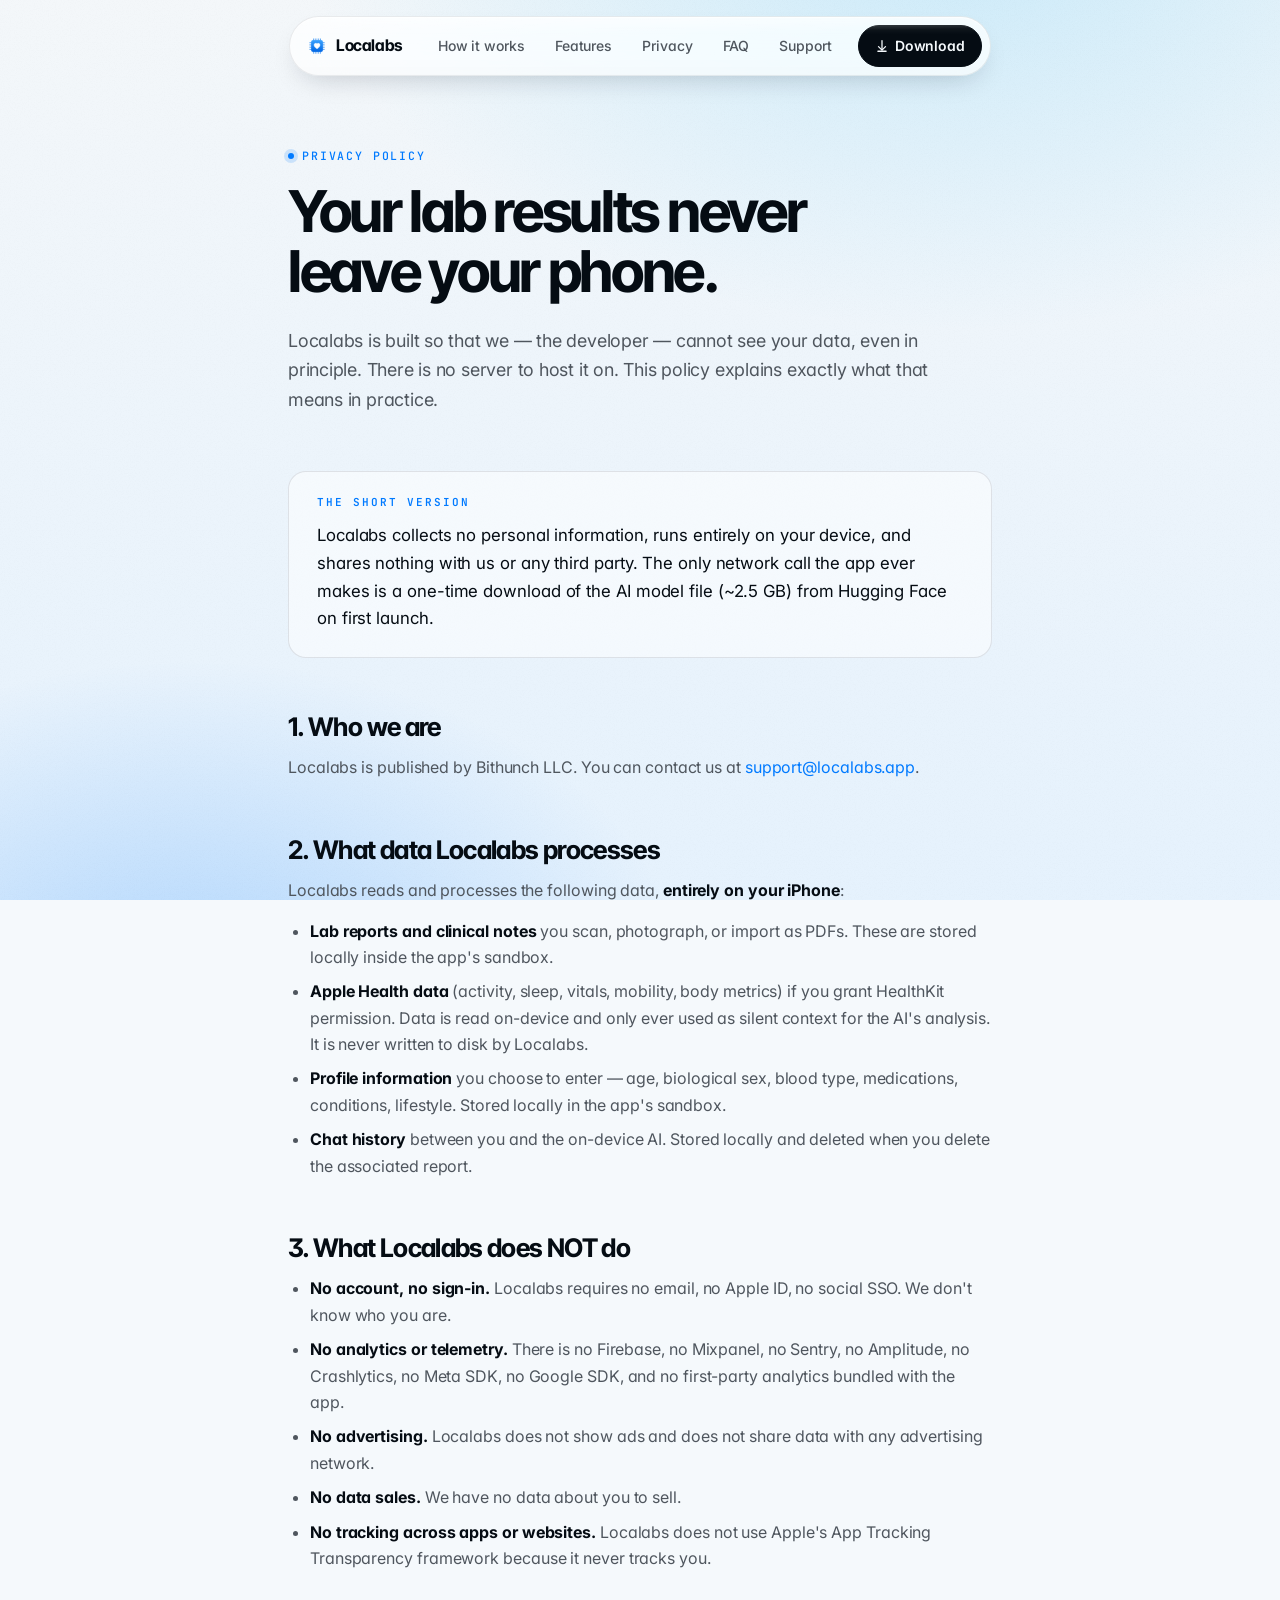
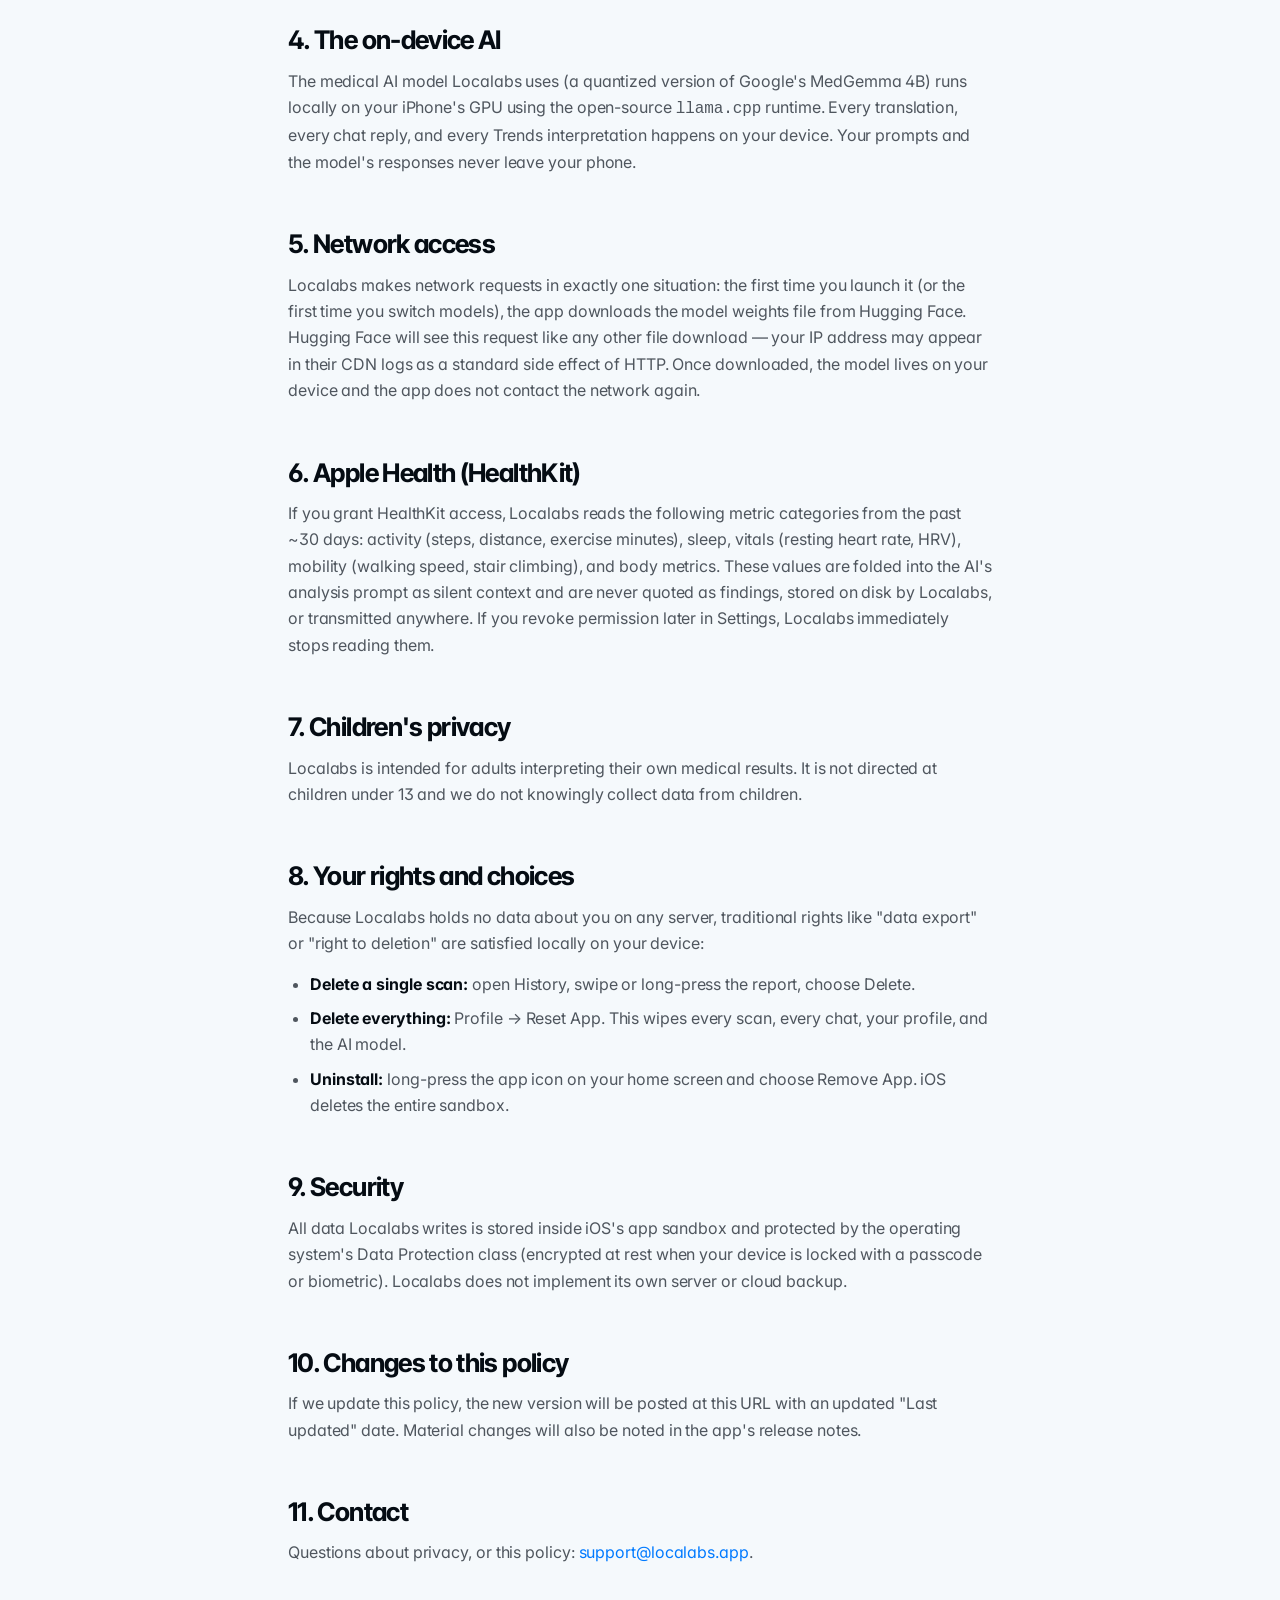
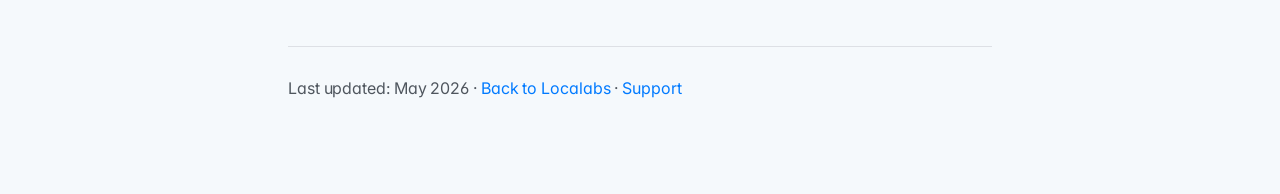
==== commit 04c9638a: "chore: surface /support and /privacy across the site Two visibility tweaks so reviewers, users, and " ====
--- a/privacy/index.html
+++ b/privacy/index.html
@@ -88,6 +88,7 @@
       <a href="../#features">Features</a>
       <a href="../#privacy">Privacy</a>
       <a href="../#faq">FAQ</a>
+      <a href="/support/">Support</a>
     </div>
     <a href="../#download" class="nav-cta">
       <svg width="14" height="14" viewBox="0 0 24 24" fill="none" stroke="currentColor" stroke-width="2.2" stroke-linecap="round" stroke-linejoin="round"><path d="M12 3v14"/><path d="M6 13l6 6 6-6"/><path d="M5 21h14"/></svg>
--- a/styles.css
+++ b/styles.css
@@ -1078,7 +1078,8 @@
   border-top: 1px solid var(--hairline);
 }
 .footer-inner {
-  display: grid; grid-template-columns: 1.2fr 0.8fr 0.8fr 0.8fr; gap: 48px;
+  /* 5 columns: brand-block · Product · Open source · Contact · Legal */
+  display: grid; grid-template-columns: 1.2fr 0.8fr 0.8fr 0.8fr 0.8fr; gap: 40px;
 }
 .footer h5 {
   font-size: 12px; letter-spacing: 0.14em; text-transform: uppercase;
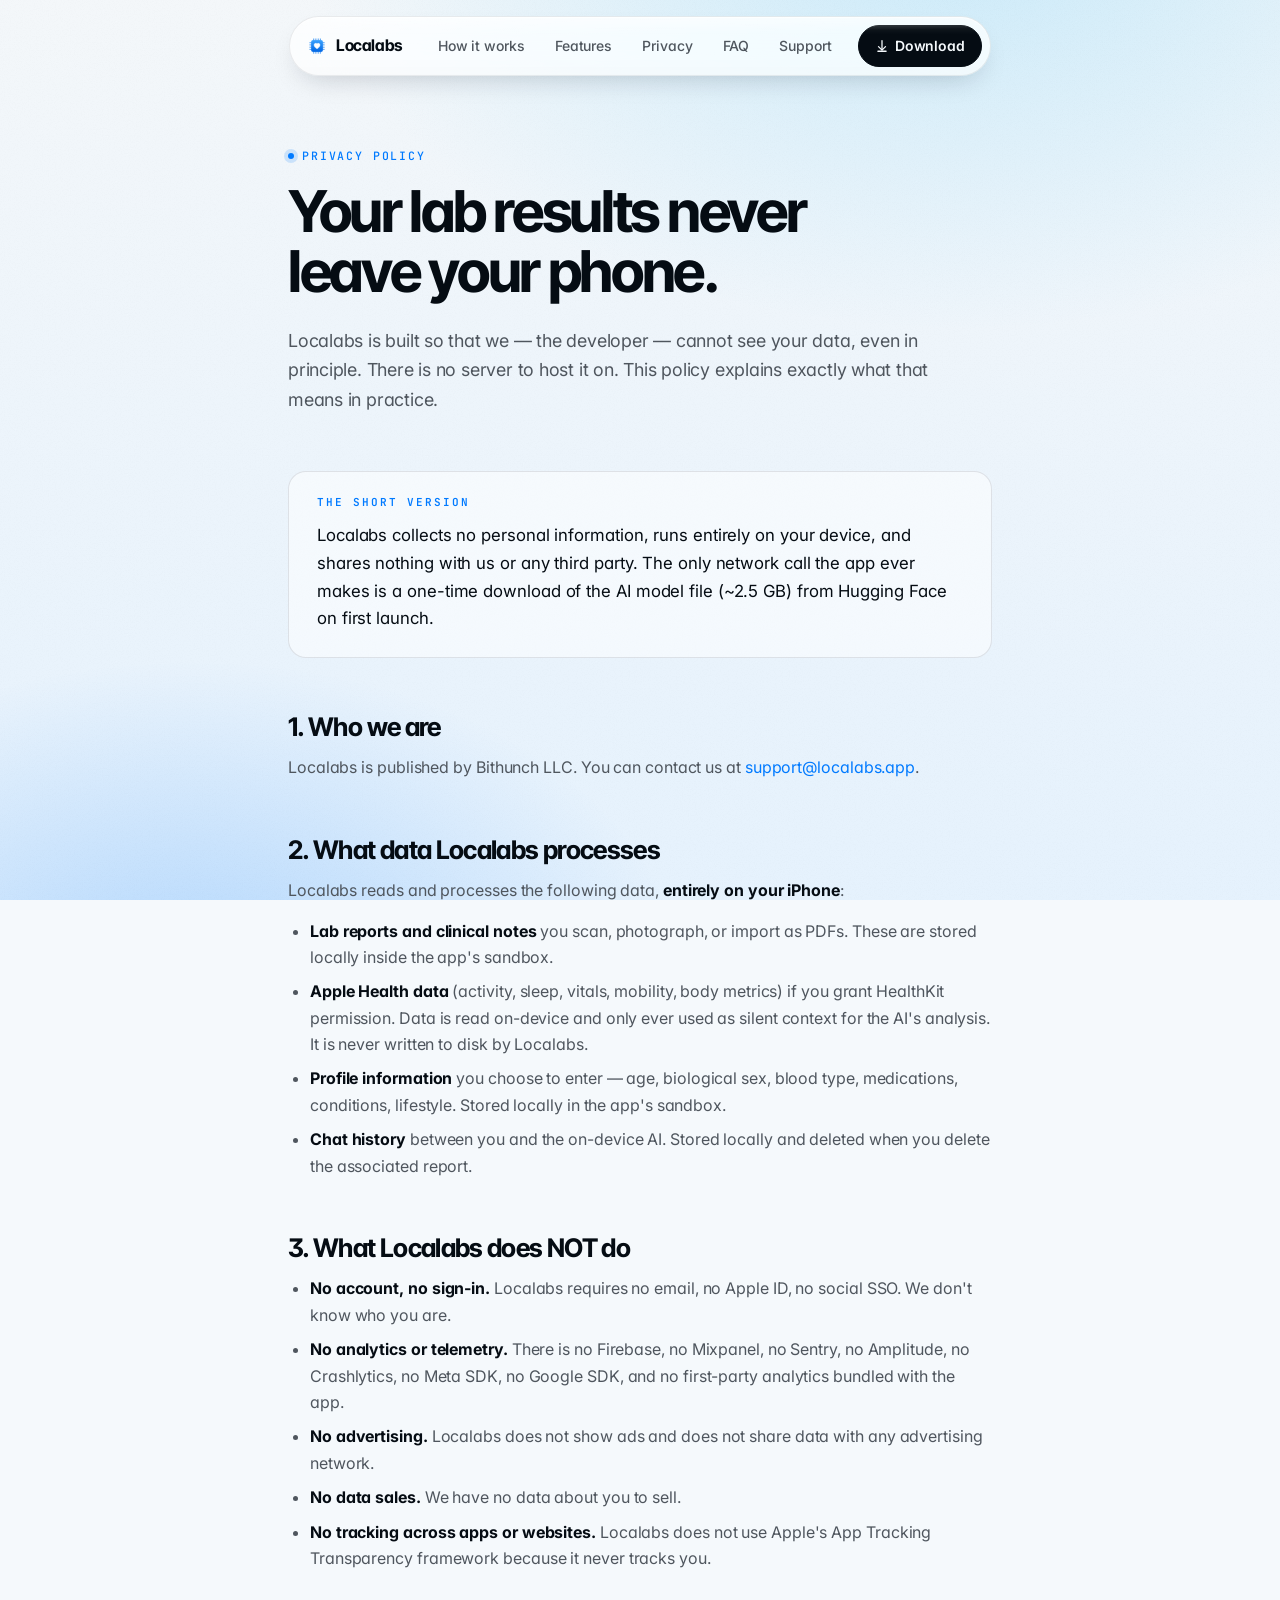
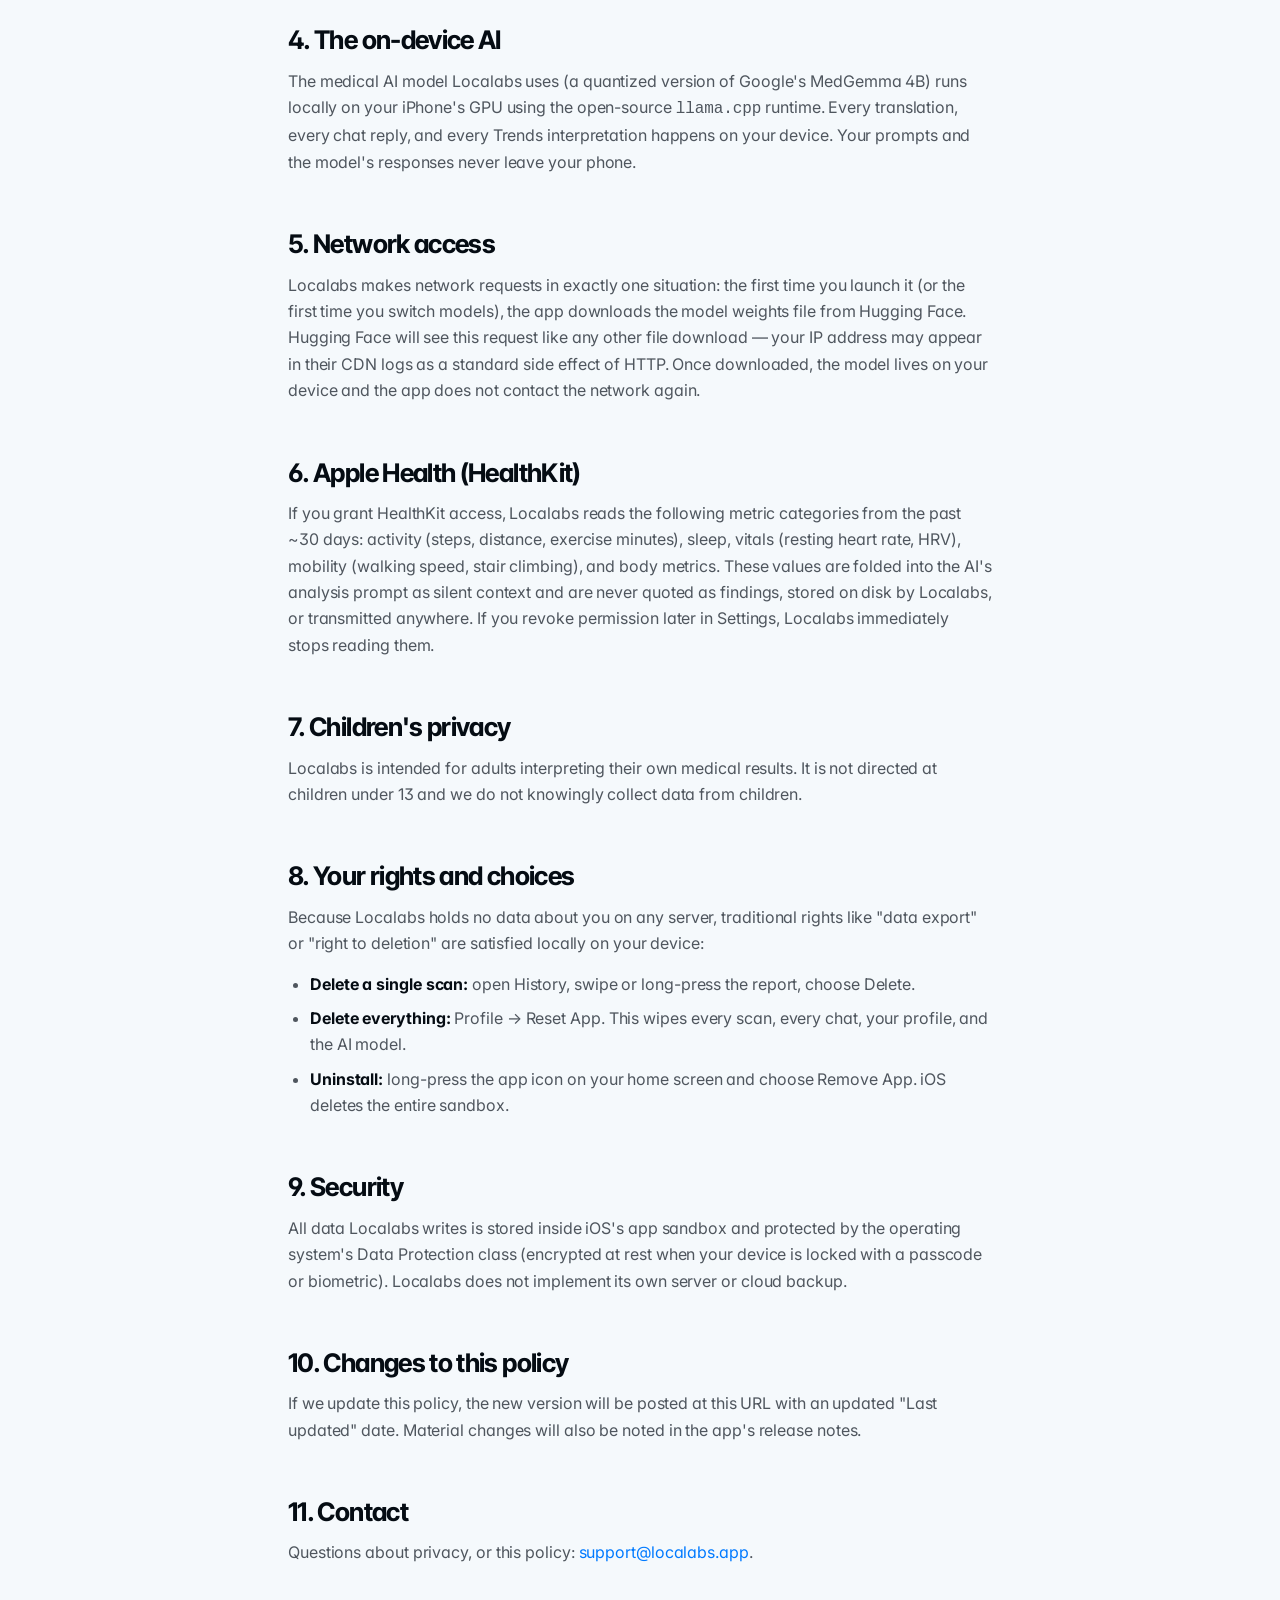
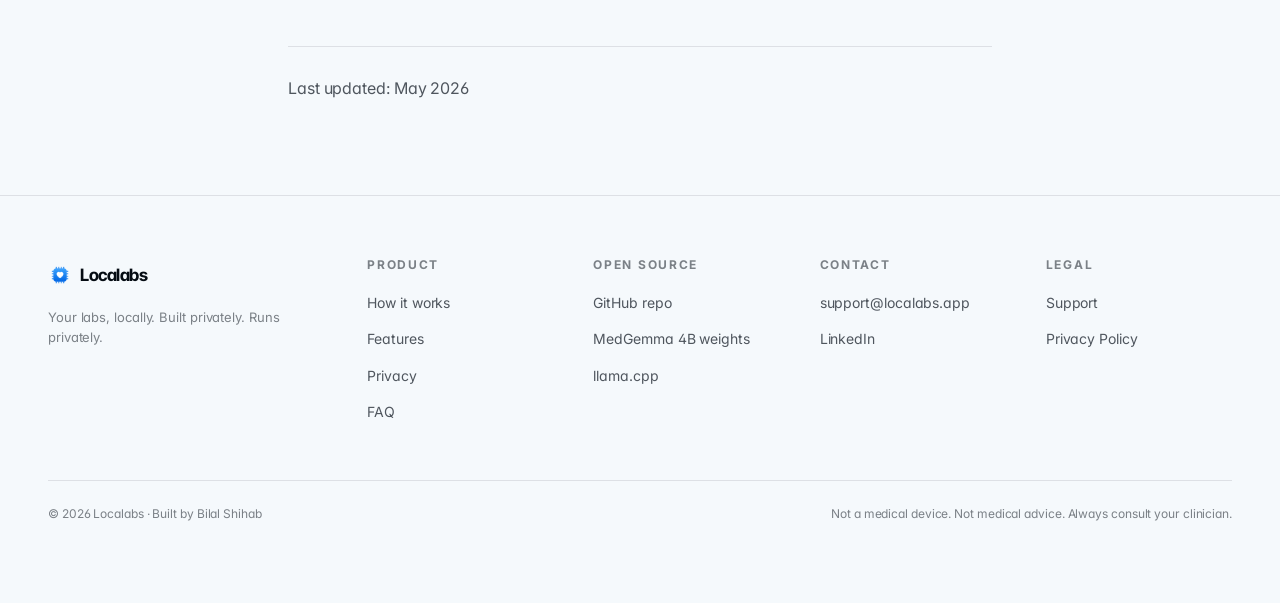
==== commit ee87fb17: "fix: hero phone cut-off + mirror full footer to docs pages Two things:  1. The floating hero phone w" ====
--- a/privacy/index.html
+++ b/privacy/index.html
@@ -159,10 +159,59 @@
     <p>Questions about privacy, or this policy: <a href="mailto:support@localabs.app">support@localabs.app</a>.</p>
 
     <div class="meta">
-      <p>Last updated: May 2026 · <a href="../">Back to Localabs</a> · <a href="../support/">Support</a></p>
+      <p>Last updated: May 2026</p>
     </div>
   </div>
 </main>
 
+<footer class="footer">
+  <div class="container">
+    <div class="footer-inner">
+      <div class="brand-block">
+        <a href="../" class="nav-brand" style="font-size: 17px;">
+          <img src="../assets/logo-full.png" alt="" style="width:24px;height:24px"/>
+          <span>Localabs</span>
+        </a>
+        <p>Your labs, locally. Built privately. Runs privately.</p>
+      </div>
+      <div>
+        <h5>Product</h5>
+        <ul>
+          <li><a href="../#how">How it works</a></li>
+          <li><a href="../#features">Features</a></li>
+          <li><a href="../#privacy">Privacy</a></li>
+          <li><a href="../#faq">FAQ</a></li>
+        </ul>
+      </div>
+      <div>
+        <h5>Open source</h5>
+        <ul>
+          <li><a href="https://github.com/bshihab/localabs" target="_blank" rel="noopener noreferrer">GitHub repo</a></li>
+          <li><a href="https://huggingface.co/unsloth/medgemma-4b-it-GGUF" target="_blank" rel="noopener noreferrer">MedGemma 4B weights</a></li>
+          <li><a href="https://github.com/ggml-org/llama.cpp" target="_blank" rel="noopener noreferrer">llama.cpp</a></li>
+        </ul>
+      </div>
+      <div>
+        <h5>Contact</h5>
+        <ul>
+          <li><a href="mailto:support@localabs.app">support@localabs.app</a></li>
+          <li><a href="https://linkedin.com/in/bilalshihab" target="_blank" rel="noopener noreferrer">LinkedIn</a></li>
+        </ul>
+      </div>
+      <div>
+        <h5>Legal</h5>
+        <ul>
+          <li><a href="/support/">Support</a></li>
+          <li><a href="/privacy/">Privacy Policy</a></li>
+        </ul>
+      </div>
+    </div>
+    <div class="footer-bottom">
+      <span>© 2026 Localabs · Built by Bilal Shihab</span>
+      <span>Not a medical device. Not medical advice. Always consult your clinician.</span>
+    </div>
+  </div>
+</footer>
+
 </body>
 </html>
--- a/styles.css
+++ b/styles.css
@@ -418,11 +418,10 @@
   position: relative;
   aspect-ratio: 4/5;
   min-height: 560px;
-  /* Clip the orbs / chip drop-shadow so they can't bleed past the
-     hero's column on narrow screens (was causing horizontal scroll
-     + visual overlap with the fixed nav). */
-  overflow: clip;
-  border-radius: 28px;
+  /* No overflow clip here — the hero-phone is intentionally taller
+     than the stage and the hero-chip's drop-shadow needs to extend
+     past the stage edge. The page-level overflow-x: clip on html
+     handles any horizontal bleed at the viewport edge. */
 }
 
 .orb {
@@ -500,12 +499,12 @@
 }
 .phone .notch {
   position: absolute;
-  top: 4.5%; left: 50%; transform: translateX(-50%);
-  /* Was 96×26px fixed — meant the notch looked like a regular notch
-     at the 280px hero phone but ballooned to nearly half the phone
-     width when the phone scaled down on mobile. Sizing it by % of the
-     phone keeps the dynamic-island proportion consistent at every
-     breakpoint. */
+  /* Percentage top relative to phone height. Phone aspect is 9/19.5,
+     so 2.3% ≈ 14px on the 280×606 hero phone (the original baked-in
+     offset) and scales proportionally as the phone shrinks on mobile.
+     Width is percentage too so the dynamic-island stays balanced at
+     every breakpoint instead of ballooning to half the bezel. */
+  top: 2.3%; left: 50%; transform: translateX(-50%);
   width: 34%; aspect-ratio: 3.7 / 1;
   border-radius: 999px;
   background: #000; z-index: 4;
@@ -544,9 +543,9 @@
 .phone-sm::before { border-radius: 36px; }
 .phone-sm .phone-screen { border-radius: 30px; }
 .phone-sm .notch {
-  /* Inherit percentage sizing from .phone .notch — only override the
-     top offset so the smaller bezel still looks proportional. */
-  top: 3.5%;
+  /* Smaller bezel has 6px padding instead of 8px, so the notch sits
+     marginally higher — but the 2.3% on .phone is a good base for
+     both, so no need to override here. */
 }
 
 @keyframes floaty-phone {
@@ -558,6 +557,12 @@
   .hero-inner { grid-template-columns: 1fr; gap: 24px; }
   .hero-stage { min-height: 500px; max-width: 480px; margin: 0 auto; }
   .hero { padding-top: 110px; }
+  /* Shrink the floating phone so its top edge doesn't extend
+     above the stage and under the (now more opaque) nav pill.
+     At default 64%/320px the phone height (665px) exceeds the
+     stage height (600px) at this breakpoint, causing the top to
+     drift behind the nav. 54% / 260px keeps it inside the stage. */
+  .hero-phone { width: 54%; max-width: 260px; }
 }
 
 /* ============================================================
@@ -683,7 +688,18 @@
   margin-top: auto;
   min-height: 200px;
 }
-.how-tile .tile-stage .phone { width: 78%; max-width: 220px; }
+.how-tile .tile-stage .phone {
+  /* Use max-height as the dominant constraint so the phone fits
+     fully inside the tile-stage instead of bleeding past the bottom
+     bezel (the .how-tile has overflow: hidden, which was clipping
+     the lower third of the phone and making the screenshot look
+     like it continued past the rounded corners). Aspect-ratio
+     resolves the width from height automatically. */
+  width: auto;
+  height: auto;
+  max-height: 360px;
+  max-width: 220px;
+}
 .how-tile .tile-stage .halo {
   position: absolute; inset: 8%;
   background: radial-gradient(closest-side, rgba(0,122,255,0.20), transparent 70%);
@@ -1135,7 +1151,14 @@
 .press .marks .item svg { color: var(--ink-3); }
 
 @media (max-width: 700px) {
-  .press-inner { padding: 18px 22px; }
+  .press-inner {
+    padding: 18px 22px;
+    /* When content wraps onto multiple lines on mobile, the 999px
+       pill radius produces giant half-circle caps that eat into the
+       text. Drop to a sensible rounded-rect radius once we're at
+       phone widths. */
+    border-radius: 22px;
+  }
   .press .marks { gap: 24px; font-size: 0.95rem; }
 }
 
@@ -1596,7 +1619,10 @@
   .hero { padding: 100px 0 48px; }
   .hero-stage { min-height: 380px; }
   .hero-chip { width: 32%; top: 4%; left: 8%; }
-  .hero-phone { width: 60%; right: 2%; bottom: 2%; }
+  /* Further shrink so the phone sits entirely inside the stage on
+     true phone-sized screens, leaving margin between its top edge
+     and the nav pill. */
+  .hero-phone { width: 48%; max-width: 210px; right: 2%; bottom: 2%; }
   .phone { width: 100%; }
 
   section { padding: 60px 0; }
@@ -1613,7 +1639,12 @@
   .how-tiles { gap: 14px; }
   .how-tile { padding: 22px; }
   .how-tile .tile-stage { min-height: 280px; }
-  .how-tile .tile-stage .phone { width: 65%; max-width: 200px; }
+  .how-tile .tile-stage .phone {
+    /* Tighter cap on mobile so the phone fits inside the shorter
+       tile-stage without bottom-clipping. */
+    max-height: 320px;
+    max-width: 180px;
+  }
 
   .features { padding: 80px 0; }
   .features .section-head { margin-bottom: 32px; }
@@ -1640,7 +1671,7 @@
   .footer-inner { grid-template-columns: 1fr; gap: 28px; }
   .footer-bottom { flex-direction: column; gap: 12px; align-items: flex-start; }
 
-  .press-inner { padding: 18px 20px; gap: 18px; }
+  .press-inner { padding: 18px 20px; gap: 18px; border-radius: 20px; }
   .press .marks { gap: 16px; font-size: 0.92rem; }
   .press .label { font-size: 10px; }
 
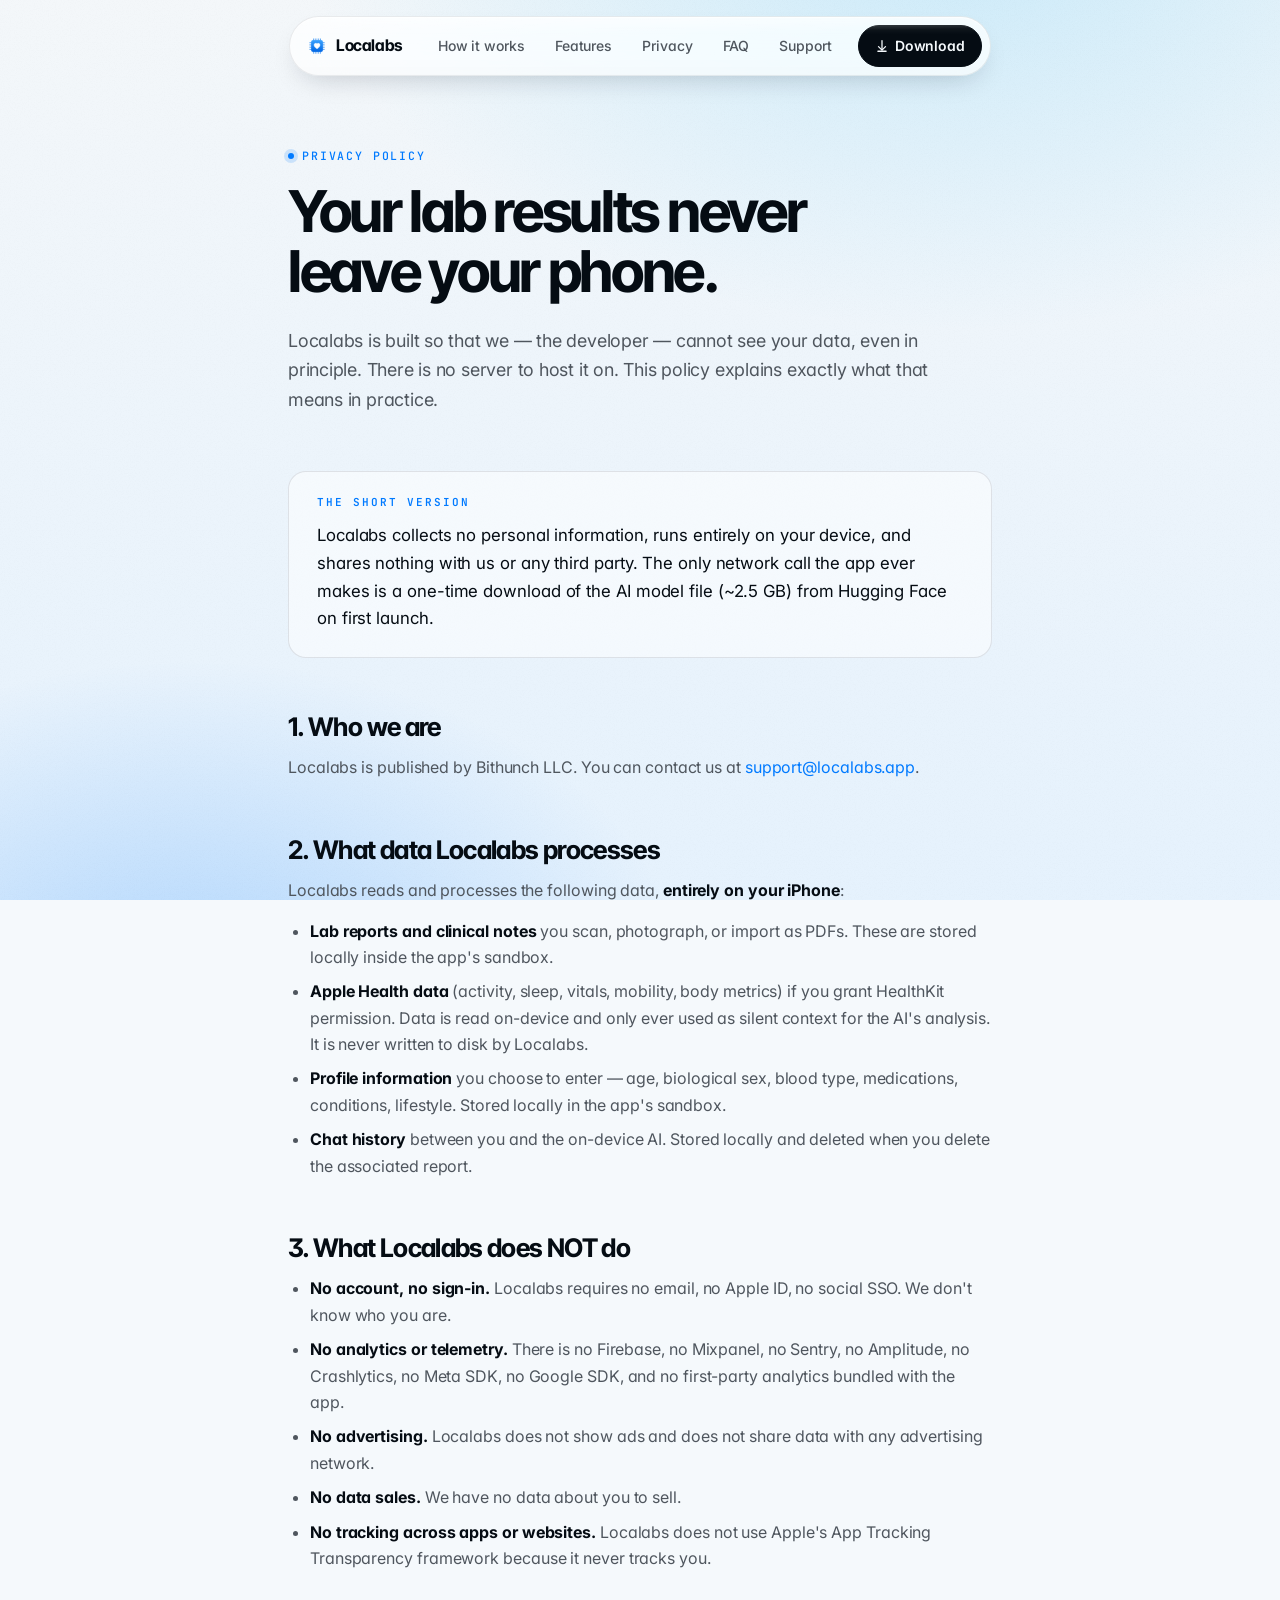
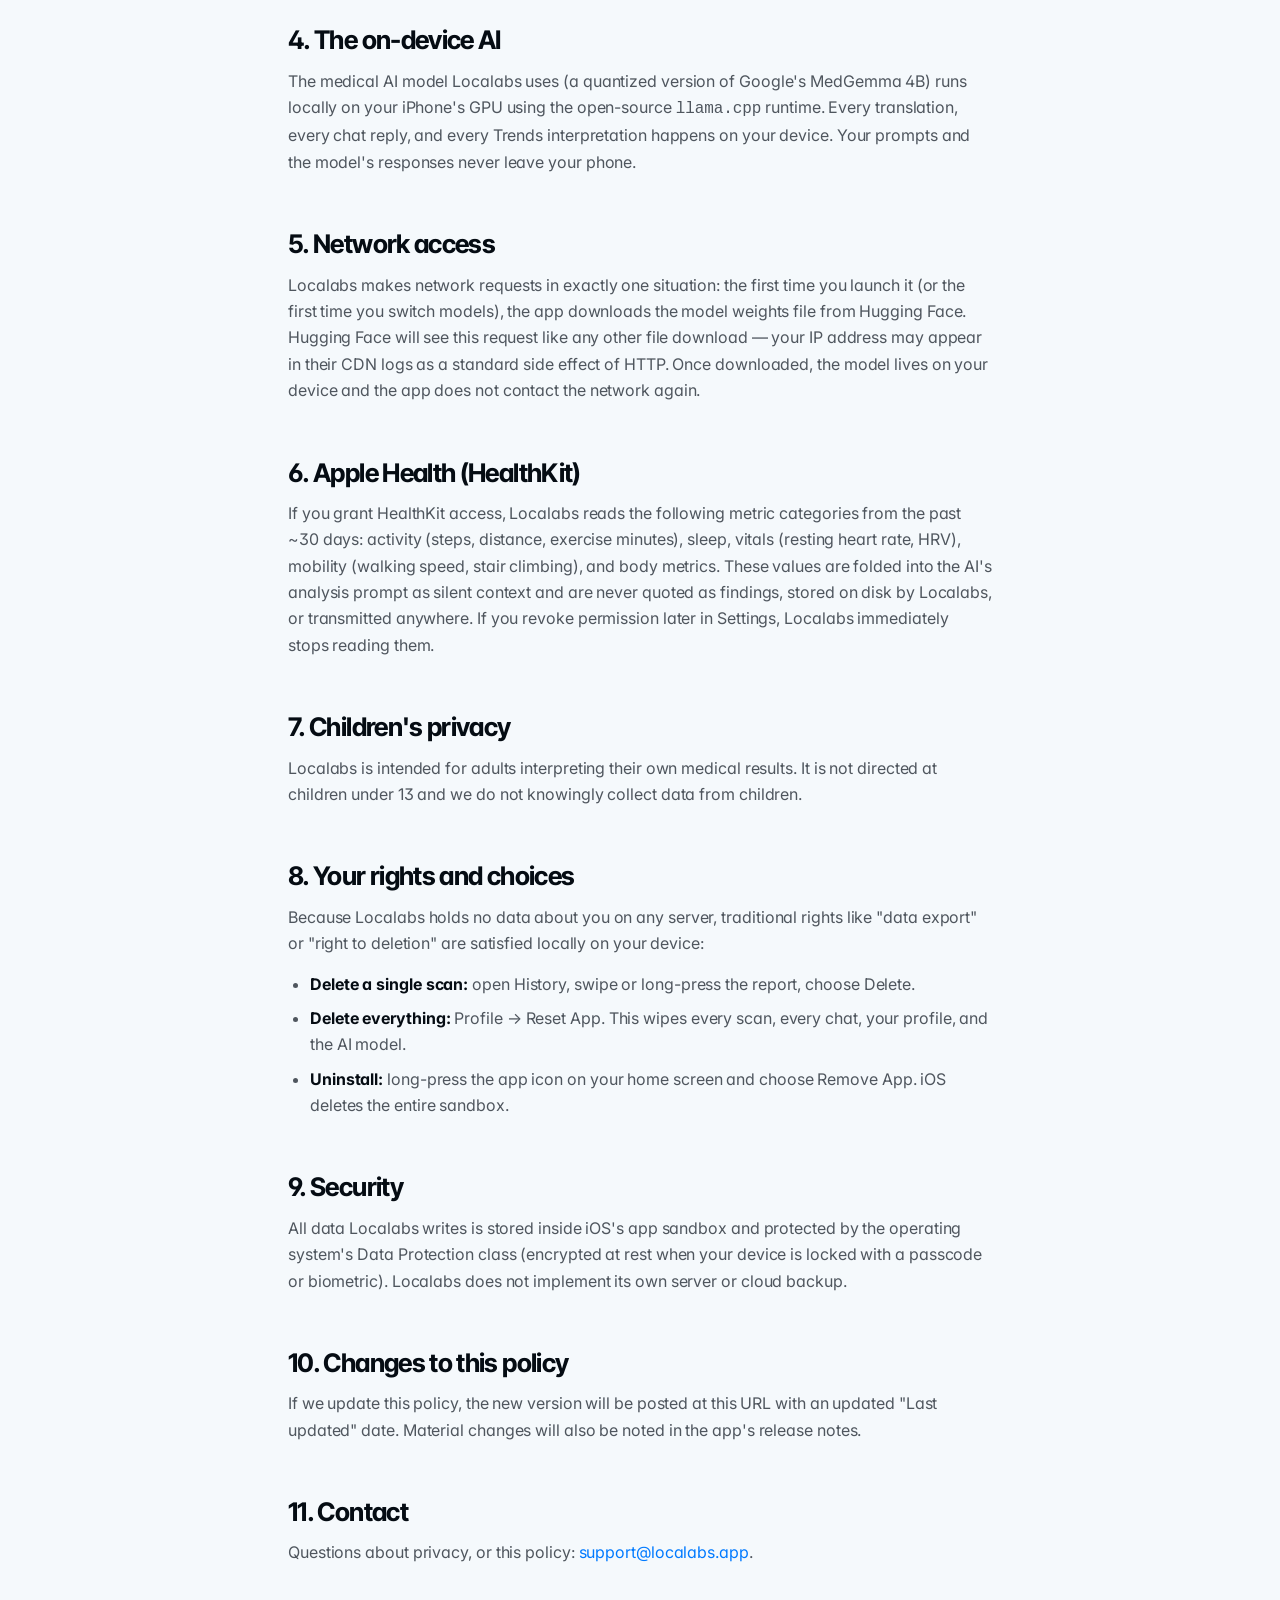
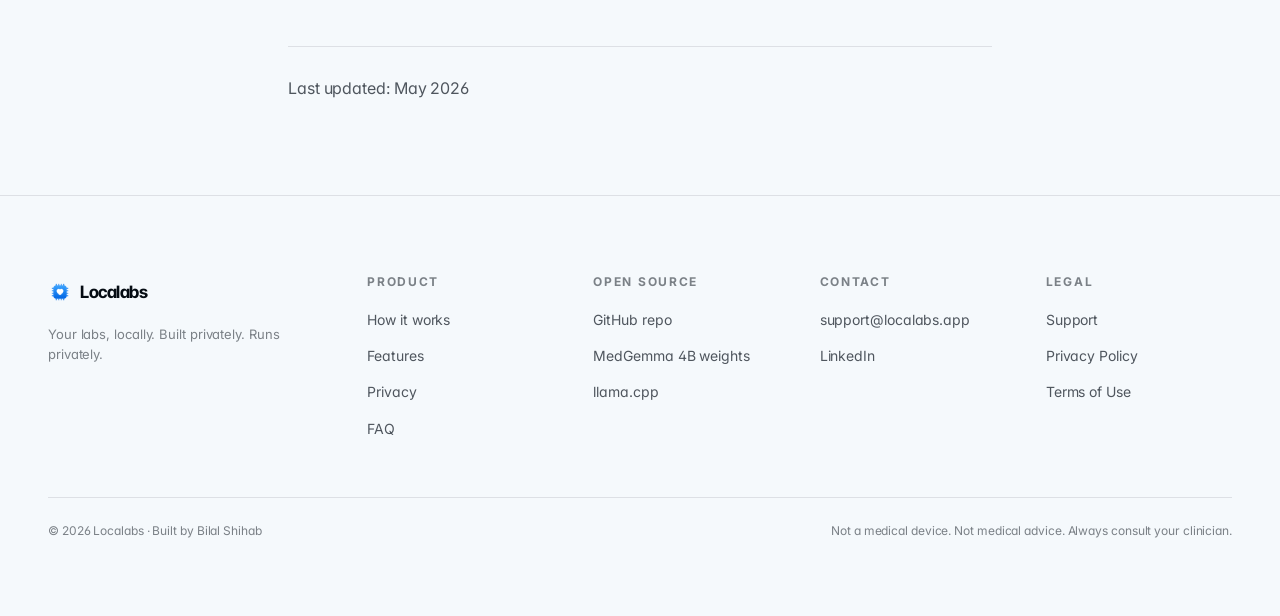
==== commit 359bb8f0: "Add Terms of Use page and link it in all footers Co-Authored-By: Claude Opus 4.8 <noreply@anthropic." ====
--- a/privacy/index.html
+++ b/privacy/index.html
@@ -203,6 +203,7 @@
         <ul>
           <li><a href="/support/">Support</a></li>
           <li><a href="/privacy/">Privacy Policy</a></li>
+          <li><a href="/terms/">Terms of Use</a></li>
         </ul>
       </div>
     </div>
--- a/styles.css
+++ b/styles.css
@@ -36,6 +36,20 @@
   --font-sans: -apple-system, BlinkMacSystemFont, "SF Pro Text", "SF Pro Display", "Inter", system-ui, sans-serif;
   --font-display: -apple-system, BlinkMacSystemFont, "SF Pro Display", "Inter Tight", "Inter", system-ui, sans-serif;
   --font-mono: "SF Mono", ui-monospace, "JetBrains Mono", Menlo, Consolas, monospace;
+
+  /* Fluid spacing scale — each token uses clamp(min, vw-scaled,
+     max) so values smoothly interpolate from phone width up to
+     desktop instead of jumping at media-query breakpoints. The
+     min values match what the old @media (max-width: 680px) /
+     420px rules used; the max values match the original desktop
+     defaults. So at viewport extremes the page looks identical
+     to before — between extremes it just scales smoothly. */
+  --section-pad-y:     clamp(60px, 8vw, 120px);     /* default section vertical padding */
+  --section-pad-y-lg:  clamp(90px, 12vw, 200px);    /* hero, privacy — sections that need nav clearance */
+  --section-pad-y-sm:  clamp(40px, 6vw, 80px);      /* tighter sections (stats, promise) */
+  --container-pad-x:   clamp(18px, 3vw, 28px);      /* container side gutter */
+  --gap-md:            clamp(14px, 2.2vw, 24px);    /* common gap between cards/tiles */
+  --gap-lg:            clamp(24px, 3vw, 48px);      /* gap between major columns */
 }
 
 /* Scroll-driven dark mode controlled via JS setting --dark (0..1) on <html> */
@@ -112,13 +126,13 @@
 .container {
   max-width: 1240px;
   margin: 0 auto;
-  padding: 0 28px;
+  padding: 0 var(--container-pad-x);
 }
 
 .container-narrow {
   max-width: 920px;
   margin: 0 auto;
-  padding: 0 28px;
+  padding: 0 var(--container-pad-x);
 }
 
 section { position: relative; }
@@ -333,7 +347,10 @@
 .hero {
   min-height: 100svh;
   display: flex; align-items: center;
-  padding: 140px 0 80px;
+  /* Top padding stays larger so the floating nav has clearance.
+     Bottom uses the regular section spacing for rhythm with the
+     press / promise sections below. Fluid via clamp() tokens. */
+  padding: var(--section-pad-y-lg) 0 var(--section-pad-y);
   position: relative;
 }
 
@@ -467,7 +484,10 @@
 /* Floating chip logo in hero */
 .hero-chip {
   position: absolute;
-  top: 6%; left: 18%;
+  /* Pushed down from 6% → 11% so the chip's drop-shadow has room to
+     extend upward without crowding the floating nav pill on tall
+     desktop viewports where the hero-inner gets flex-centered. */
+  top: 11%; left: 18%;
   width: 38%;
   filter: drop-shadow(0 28px 50px rgba(0, 90, 200, 0.35));
   animation: floaty 6.5s ease-in-out infinite;
@@ -485,7 +505,14 @@
   position: relative;
   width: 280px;
   aspect-ratio: 9 / 19.5;
-  border-radius: 46px;
+  /* Percentage border-radius with x/y split — first value is % of
+     width, second is % of height. Because the phone aspect ratio
+     is 9/19.5, the y-value (7.4%) when multiplied by height
+     resolves to the same pixel distance as 16% of width, giving
+     visually circular corners that scale proportionally at every
+     phone size instead of getting cartoonishly round on small
+     screens. Was a fixed 46px. */
+  border-radius: 16% / 7.4%;
   background: #0a0f1c;
   padding: 8px;
   box-shadow:
@@ -494,7 +521,7 @@
     0 12px 30px -10px rgba(0, 90, 200, 0.35);
 }
 .phone::before {
-  content: ""; position: absolute; inset: 0; border-radius: 46px;
+  content: ""; position: absolute; inset: 0; border-radius: inherit;
   border: 1px solid rgba(255,255,255,0.08); pointer-events: none;
 }
 .phone .notch {
@@ -512,7 +539,12 @@
 .phone-screen {
   position: relative;
   width: 100%; height: 100%;
-  border-radius: 38px;
+  /* Same percentage-with-slash trick as .phone — scales with the
+     screen's own dimensions. 14% / 6.5% gives a corner that's
+     slightly tighter than the outer bezel (matching the physical
+     bezel-radius offset), and remains circular at every size. Was
+     a fixed 38px. */
+  border-radius: 14% / 6.5%;
   overflow: hidden;
   background: #fff;
 }
@@ -523,25 +555,30 @@
 .hero-phone {
   position: absolute;
   bottom: 4%; right: 4%;
-  width: 64%; max-width: 320px;
+  /* Sized so the phone (which uses aspect-ratio 9/19.5) fits fully
+     inside the hero-stage's height. At max-width 290 the phone is
+     628px tall, which sits inside a 663px stage with breathing room
+     above and below — keeping the top edge below the fixed nav.
+     Was 64%/320px which made the phone 693px tall and pushed its
+     top under the nav pill. */
+  width: 58%; max-width: 290px;
   z-index: 2;
   transform: rotate(4deg);
   animation: floaty-phone 8s ease-in-out infinite;
 }
 .hero-phone .phone { width: 100%; }
 
-/* Smaller phone variant used in How-it-works tiles. The bezel and notch
-   scale down so the dynamic island doesn't dominate the tile. */
+/* Smaller phone variant used in How-it-works tiles. Now that .phone
+   and .phone-screen use percentage-based border-radius, the corners
+   scale automatically — only the padding (tighter bezel) and shadow
+   profile (softer, since the phone is smaller) need to be different. */
 .phone-sm {
-  border-radius: 36px;
   padding: 6px;
   box-shadow:
     0 1px 0 rgba(255,255,255,0.08) inset,
     0 24px 60px -20px rgba(10, 18, 35, 0.40),
     0 8px 22px -8px rgba(0, 90, 200, 0.30);
 }
-.phone-sm::before { border-radius: 36px; }
-.phone-sm .phone-screen { border-radius: 30px; }
 .phone-sm .notch {
   /* Smaller bezel has 6px padding instead of 8px, so the notch sits
      marginally higher — but the 2.3% on .phone is a good base for
@@ -553,24 +590,17 @@
   50%      { transform: rotate(3.4deg) translateY(-12px); }
 }
 
-@media (max-width: 920px) {
-  .hero-inner { grid-template-columns: 1fr; gap: 24px; }
-  .hero-stage { min-height: 500px; max-width: 480px; margin: 0 auto; }
-  .hero { padding-top: 110px; }
-  /* Shrink the floating phone so its top edge doesn't extend
-     above the stage and under the (now more opaque) nav pill.
-     At default 64%/320px the phone height (665px) exceeds the
-     stage height (600px) at this breakpoint, causing the top to
-     drift behind the nav. 54% / 260px keeps it inside the stage. */
-  .hero-phone { width: 54%; max-width: 260px; }
-}
+/* (The full @media (max-width: 920px) layout-collapse block lives
+   further down in the "Tablet + mobile responsive overrides"
+   section near the bottom of the file. The earlier duplicate
+   block that used to sit here has been consolidated there.) */
 
 /* ============================================================
    "Promise" — band
    ============================================================ */
 
 .promise {
-  padding: 120px 0 60px;
+  padding: var(--section-pad-y) 0 var(--section-pad-y-sm);
   text-align: center;
 }
 .promise h2 {
@@ -634,7 +664,7 @@
    ============================================================ */
 
 .how {
-  padding: 100px 0;
+  padding: var(--section-pad-y) 0;
 }
 .how .section-head {
   text-align: center; max-width: 720px; margin: 0 auto 64px;
@@ -716,7 +746,7 @@
    ============================================================ */
 
 .features {
-  padding: 140px 0;
+  padding: var(--section-pad-y) 0;
 }
 .features .section-head { text-align: left; max-width: 720px; margin-bottom: 60px; }
 .features .section-head h2 { margin-top: 14px; max-width: 16ch; }
@@ -836,7 +866,7 @@
 .privacy-anchor { position: relative; }
 
 .privacy {
-  padding: 200px 0 160px;
+  padding: var(--section-pad-y-lg) 0;
   position: relative;
   /* Float-sparks + shield + privacy-visual halo all use absolute
      positioning — keep them inside the section so they can't
@@ -956,7 +986,7 @@
    ============================================================ */
 
 .trends {
-  padding: 120px 0;
+  padding: var(--section-pad-y) 0;
   /* Halo + parallax-translated phone column can bleed sideways on
      narrow screens — clip here too. */
   overflow: clip;
@@ -983,7 +1013,7 @@
    FAQ
    ============================================================ */
 
-.faq { padding: 100px 0; }
+.faq { padding: var(--section-pad-y) 0; }
 .faq .intro { max-width: 720px; margin: 0 auto 64px; text-align: center; }
 .faq .intro h2 { margin-top: 14px; }
 
@@ -1048,7 +1078,7 @@
    ============================================================ */
 
 .final-cta {
-  padding: 140px 0 160px;
+  padding: var(--section-pad-y) 0 var(--section-pad-y-lg);
   text-align: center;
   position: relative;
 }
@@ -1090,7 +1120,7 @@
    ============================================================ */
 
 .footer {
-  padding: 60px 0 80px;
+  padding: var(--section-pad-y-sm) 0;
   border-top: 1px solid var(--hairline);
 }
 .footer-inner {
@@ -1167,7 +1197,7 @@
    ============================================================ */
 
 .stats {
-  padding: 80px 0;
+  padding: var(--section-pad-y-sm) 0;
 }
 .stats-grid {
   display: grid;
@@ -1586,17 +1616,23 @@
    ============================================================ */
 
 @media (max-width: 1024px) {
-  .container { padding: 0 22px; }
-  .hero-inner { gap: 36px; }
+  /* Container side gutter + hero column gap now scale fluidly via
+     clamp() tokens, so no need to override them here. Only the
+     bento layout reflow stays. */
   .feat-grid { grid-template-columns: repeat(4, 1fr); }
   .feat, .feat-wide, .feat-hero { grid-column: span 2; }
   .feat-tall { grid-column: span 2; grid-row: auto; min-height: 320px; }
 }
 
 @media (max-width: 920px) {
+  /* Layout switches: grids collapse to single column. Section
+     vertical padding is now fluid via clamp() tokens, so the old
+     `section { padding: 80px 0 }` + `.privacy { padding: 140px 0 110px }`
+     overrides are gone — clamp() lands on the same values at this
+     viewport width automatically. */
   .hero-inner { grid-template-columns: 1fr; gap: 24px; }
   .hero-stage { min-height: 460px; max-width: 480px; margin: 0 auto; }
-  .hero { padding: 110px 0 60px; min-height: auto; }
+  .hero { min-height: auto; }
   .nav { padding-left: 12px; }
   .how-tiles { grid-template-columns: 1fr; }
   .how-tile { min-height: 0; }
@@ -1605,18 +1641,28 @@
   .stats-grid { grid-template-columns: 1fr 1fr; }
   .feat-grid { grid-template-columns: repeat(2, 1fr); }
   .feat, .feat-wide, .feat-hero, .feat-tall { grid-column: span 2; min-height: 200px; }
-  section { padding: 80px 0; }
-  .privacy { padding: 140px 0 110px; }
+  /* Shrink the floating phone so its top edge doesn't extend
+     above the stage and under the (now more opaque) nav pill.
+     At default 64%/320px the phone height (665px) exceeds the
+     stage height (600px) at this breakpoint, causing the top to
+     drift behind the nav. 54% / 260px keeps it inside the stage. */
+  .hero-phone { width: 54%; max-width: 260px; }
 }
 
 @media (max-width: 680px) {
-  .container { padding: 0 18px; }
+  /* Section-level vertical padding (the old `section { padding: 60px 0 }`
+     and the per-section .hero / .promise / .stats / .how / .features /
+     .privacy / .trends / .faq / .final-cta overrides) now scales fluidly
+     via the --section-pad-y* clamp() tokens at the top of the file, so
+     those overrides have been removed. Container side gutter likewise
+     uses --container-pad-x. What stays in this block is layout-changing
+     rules (grid → stack), component-specific spacing, and nav/typography
+     tweaks. */
   .nav { padding: 6px 6px 6px 12px; gap: 4px; }
   .nav-cta { padding: 8px 14px; font-size: 13px; }
   .nav-brand { font-size: 15px; }
   .nav-brand img { width: 20px; height: 20px; }
 
-  .hero { padding: 100px 0 48px; }
   .hero-stage { min-height: 380px; }
   .hero-chip { width: 32%; top: 4%; left: 8%; }
   /* Further shrink so the phone sits entirely inside the stage on
@@ -1625,16 +1671,12 @@
   .hero-phone { width: 48%; max-width: 210px; right: 2%; bottom: 2%; }
   .phone { width: 100%; }
 
-  section { padding: 60px 0; }
-  .promise { padding: 70px 0 40px; }
-  .stats { padding: 50px 0; }
   .stats-grid { grid-template-columns: 1fr 1fr; gap: 10px; }
   .stat { padding: 20px 18px; min-height: 0; }
   .stat .num { font-size: 2.2rem; }
   .stat .label { font-size: 0.84rem; }
   .stat .deco { width: 80px; height: 80px; right: -16px; bottom: -16px; }
 
-  .how { padding: 60px 0; }
   .how .section-head { margin-bottom: 36px; }
   .how-tiles { gap: 14px; }
   .how-tile { padding: 22px; }
@@ -1646,13 +1688,11 @@
     max-width: 180px;
   }
 
-  .features { padding: 80px 0; }
   .features .section-head { margin-bottom: 32px; }
   .feat-grid { grid-template-columns: 1fr; gap: 14px; }
   .feat, .feat-wide, .feat-hero, .feat-tall { grid-column: span 1; min-height: 0; padding: 22px; }
   .feat-chip-vis { width: 130px; right: -16px; bottom: -16px; }
 
-  .privacy { padding: 110px 0 90px; }
   .privacy .intro { margin-bottom: 48px; }
   .priv-tiles { grid-template-columns: 1fr; gap: 12px; }
   .priv-tile { padding: 20px; min-height: 0; }
@@ -1660,13 +1700,8 @@
   .shield { width: 64px; height: 64px; top: 0; right: 0; }
   .shield svg { width: 28px; height: 28px; }
 
-  .trends { padding: 80px 0; }
-
-  .faq { padding: 70px 0; }
   .faq-item summary { padding: 18px 20px; font-size: 0.98rem; gap: 12px; }
   .faq-item .body .inner { padding: 0 20px 20px; font-size: 0.92rem; }
-
-  .final-cta { padding: 90px 0 110px; }
 
   .footer-inner { grid-template-columns: 1fr; gap: 28px; }
   .footer-bottom { flex-direction: column; gap: 12px; align-items: flex-start; }
@@ -1676,6 +1711,12 @@
   .press .label { font-size: 10px; }
 
   .cta-row { flex-direction: column; align-items: stretch; gap: 10px; }
+  /* The hero cta-row has two stacked buttons that should fill the
+     column for thumb reach. The final-cta cta-row has a single
+     .appstore badge — stretching it to full width and left-aligning
+     its icon + text reads as broken. Override to center it at its
+     natural pill width instead. */
+  .final-cta .cta-row { align-items: center; }
   .btn-primary, .btn-ghost { justify-content: center; }
   .hero-meta { gap: 14px; }
   .hero-meta span { font-size: 12px; }
